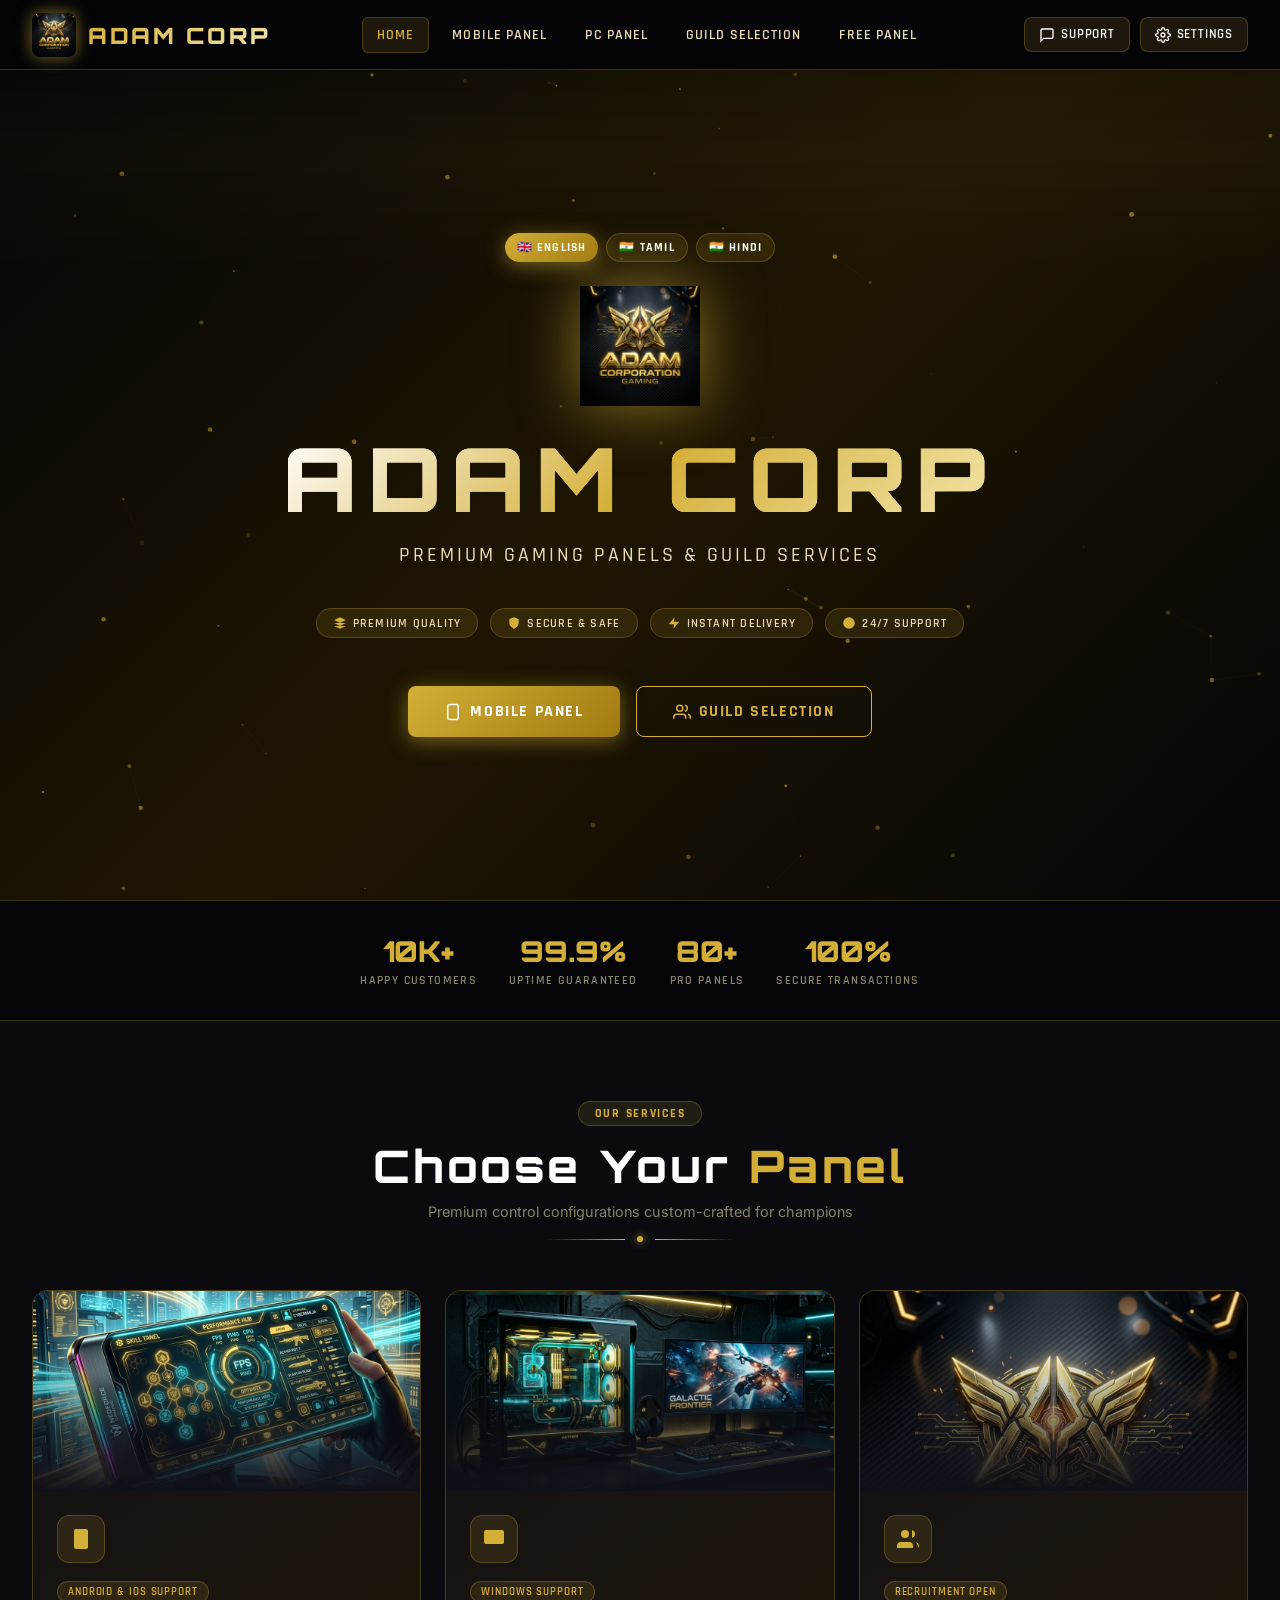
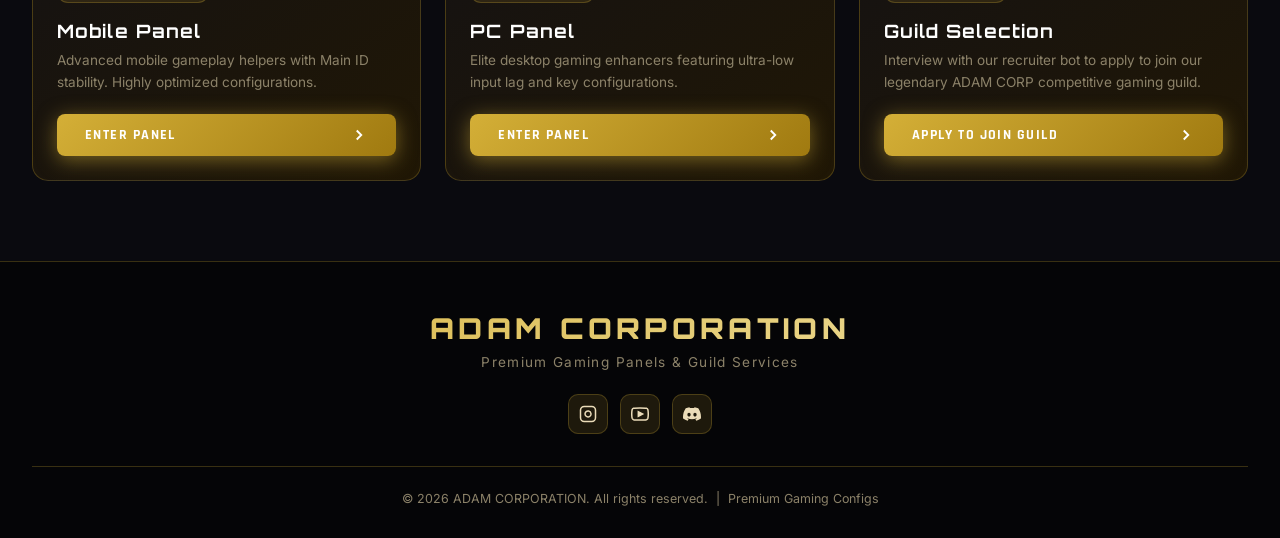
==== index.html @ a9f5b5bd "Initial commit: ADAM CORPORATION gaming store site with CRUD and multi-language" ====
<!DOCTYPE html>
<html lang="en" data-theme="gold-black">
<head>
  <meta charset="UTF-8" />
  <meta name="viewport" content="width=device-width, initial-scale=1.0" />
  <meta name="description" content="ADAM CORPORATION — Premium Gaming Panels & Guild Services. Buy Mobile Panels, PC Panels, join our elite Guild, and access exclusive free panels." />
  <meta name="keywords" content="ADAM CORP, gaming panel, mobile panel, PC panel, guild selection, free panel, gaming store" />
  <meta name="theme-color" content="#d4af37" />
  <meta property="og:title" content="ADAM CORPORATION — Premium Gaming Store" />
  <meta property="og:description" content="Premium Gaming Panels & Guild Services" />
  
  <title>ADAM CORPORATION — Premium Gaming Panels & Guild Services</title>
  
  <!-- Favicon -->
  <link rel="icon" href="assets/images/logo.png" type="image/png" />

  <!-- Stylesheets -->
  <link rel="stylesheet" href="css/main.css" />
  <link rel="stylesheet" href="css/animations.css" />
</head>

<body>

<!-- ─── NAVIGATION HEADER ────────────────────────────────────── -->
<nav id="navbar">
  <a class="nav-logo" onclick="AK.navigate('home')">
    <img src="assets/images/logo.png" alt="ADAM CORP Logo" id="navLogo">
    <span class="nav-logo-text">ADAM CORP</span>
  </a>

  <div class="nav-center" id="navCenter">
    <span class="nav-link active" data-page="home" data-i18n="home" onclick="AK.navigate('home');AK.toggleMenu()">Home</span>
    <span class="nav-link" data-page="mobile" onclick="AK.navigate('mobile');AK.toggleMenu()">
      <span data-i18n="mobilePanel">Mobile Panel</span>
    </span>
    <span class="nav-link" data-page="pc" onclick="AK.navigate('pc');AK.toggleMenu()">
      <span data-i18n="pcPanel">PC Panel</span>
    </span>
    <span class="nav-link" data-page="guild" onclick="AK.navigate('guild');AK.toggleMenu()">
      <span data-i18n="guildSelection">Guild Selection</span>
    </span>
    <span class="nav-link" data-page="free" onclick="AK.navigate('free');AK.toggleMenu()">
      <span data-i18n="freePanel">Free Panel</span>
    </span>

  </div>

  <div class="nav-right">
    <button class="nav-btn" onclick="AK.navigate('support')" id="supportNavBtn">
      <svg viewBox="0 0 24 24" fill="none" stroke="currentColor" stroke-width="2">
        <path d="M21 15a2 2 0 0 1-2 2H7l-4 4V5a2 2 0 0 1 2-2h14a2 2 0 0 1 2 2z"/>
      </svg>
      <span data-i18n="support">Support</span>
    </button>
    <button class="nav-btn" onclick="AK.navigate('settings')" id="settingsNavBtn">
      <svg viewBox="0 0 24 24" fill="none" stroke="currentColor" stroke-width="2">
        <circle cx="12" cy="12" r="3"/><path d="M19.4 15a1.65 1.65 0 0 0 .33 1.82l.06.06a2 2 0 0 1-2.83 2.83l-.06-.06a1.65 1.65 0 0 0-1.82-.33 1.65 1.65 0 0 0-1 1.51V21a2 2 0 0 1-4 0v-.09A1.65 1.65 0 0 0 9 19.4a1.65 1.65 0 0 0-1.82.33l-.06.06a2 2 0 0 1-2.83-2.83l.06-.06A1.65 1.65 0 0 0 4.68 15a1.65 1.65 0 0 0-1.51-1H3a2 2 0 0 1 0-4h.09A1.65 1.65 0 0 0 4.6 9a1.65 1.65 0 0 0-.33-1.82l-.06-.06a2 2 0 0 1 2.83-2.83l.06.06A1.65 1.65 0 0 0 9 4.68a1.65 1.65 0 0 0 1-1.51V3a2 2 0 0 1 4 0v.09a1.65 1.65 0 0 0 1 1.51 1.65 1.65 0 0 0 1.82-.33l.06-.06a2 2 0 0 1 2.83 2.83l-.06.06A1.65 1.65 0 0 0 19.4 9a1.65 1.65 0 0 0 1.51 1H21a2 2 0 0 1 0 4h-.09a1.65 1.65 0 0 0-1.51 1z"/>
      </svg>
      <span data-i18n="settings">Settings</span>
    </button>
    <button class="hamburger" onclick="AK.toggleMenu()" aria-label="Menu">
      <span></span><span></span><span></span>
    </button>
  </div>
</nav>

<!-- ─── TOAST NOTIFICATIONS ──────────────────────────────────── -->
<div class="toast-container" id="toastContainer"></div>

<!-- ─── PAGE: HOME ───────────────────────────────────────────── -->
<div id="page-home" class="page active">
  <section id="hero">
    <canvas id="particleCanvas"></canvas>
    <div class="scan-lines"></div>

    <div class="hero-content">
      <!-- Homepage Quick Language Picker -->
      <div style="display:flex; justify-content:center; gap:8px; margin-bottom:1.5rem">
        <button class="btn btn-ghost btn-sm home-lang-btn" data-homelang="en" onclick="AK.applyLang('en')" style="padding:6px 12px; font-size:0.75rem; border-radius:20px">🇬🇧 English</button>
        <button class="btn btn-ghost btn-sm home-lang-btn" data-homelang="ta" onclick="AK.applyLang('ta')" style="padding:6px 12px; font-size:0.75rem; border-radius:20px">🇮🇳 Tamil</button>
        <button class="btn btn-ghost btn-sm home-lang-btn" data-homelang="hi" onclick="AK.applyLang('hi')" style="padding:6px 12px; font-size:0.75rem; border-radius:20px">🇮🇳 Hindi</button>
      </div>
      <img src="assets/images/logo.png" alt="ADAM CORP Logo" class="hero-logo">
      <h1 class="hero-title glitch-text" data-text="ADAM CORP">ADAM CORP</h1>
      <p class="hero-tagline" data-i18n="heroTagline">Premium Gaming Panels & Guild Services</p>

      <div class="hero-badges">
        <div class="hero-badge">
          <svg viewBox="0 0 24 24"><path d="M12 2L2 7l10 5 10-5-10-5zM2 17l10 5 10-5M2 12l10 5 10-5"/></svg>
          Premium Quality
        </div>
        <div class="hero-badge">
          <svg viewBox="0 0 24 24"><path d="M12 22s8-4 8-10V5l-8-3-8 3v7c0 6 8 10 8 10z"/></svg>
          Secure & Safe
        </div>
        <div class="hero-badge">
          <svg viewBox="0 0 24 24"><path d="M13 2L3 14h9l-1 8 10-12h-9l1-8z"/></svg>
          Instant Delivery
        </div>
        <div class="hero-badge">
          <svg viewBox="0 0 24 24"><circle cx="12" cy="12" r="10"/><polyline points="12 6 12 12 16 14"/></svg>
          24/7 Support
        </div>
      </div>

      <div class="hero-cta">
        <button class="btn btn-primary btn-lg" onclick="AK.navigate('mobile')">
          <svg viewBox="0 0 24 24" fill="none" stroke="currentColor" stroke-width="2"><rect x="5" y="2" width="14" height="20" rx="2" ry="2"/><line x1="12" y1="18" x2="12.01" y2="18"/></svg>
          <span data-i18n="mobilePanel">Mobile Panel</span>
        </button>
        <button class="btn btn-outline btn-lg" onclick="AK.navigate('guild')">
          <svg viewBox="0 0 24 24" fill="none" stroke="currentColor" stroke-width="2"><path d="M17 21v-2a4 4 0 0 0-4-4H5a4 4 0 0 0-4 4v2"/><circle cx="9" cy="7" r="4"/><path d="M23 21v-2a4 4 0 0 0-3-3.87"/><path d="M16 3.13a4 4 0 0 1 0 7.75"/></svg>
          <span data-i18n="guildSelection">Guild Selection</span>
        </button>
      </div>
    </div>
  </section>

  <!-- Stats Bar -->
  <div style="display:flex;gap:2rem;justify-content:center;flex-wrap:wrap;padding:2rem;background:var(--bg-deep);border-top:1px solid var(--border);border-bottom:1px solid var(--border)">
    <div style="text-align:center">
      <div style="font-family:'Orbitron',monospace;font-size:1.8rem;font-weight:900;color:var(--primary)">10K+</div>
      <div style="font-size:0.72rem;font-family:'Rajdhani',sans-serif;font-weight:600;letter-spacing:0.12em;text-transform:uppercase;color:var(--text-muted);margin-top:4px">Happy Customers</div>
    </div>
    <div style="text-align:center">
      <div style="font-family:'Orbitron',monospace;font-size:1.8rem;font-weight:900;color:var(--primary)">99.9%</div>
      <div style="font-size:0.72rem;font-family:'Rajdhani',sans-serif;font-weight:600;letter-spacing:0.12em;text-transform:uppercase;color:var(--text-muted);margin-top:4px">Uptime Guaranteed</div>
    </div>
    <div style="text-align:center">
      <div style="font-family:'Orbitron',monospace;font-size:1.8rem;font-weight:900;color:var(--primary)">80+</div>
      <div style="font-size:0.72rem;font-family:'Rajdhani',sans-serif;font-weight:600;letter-spacing:0.12em;text-transform:uppercase;color:var(--text-muted);margin-top:4px">Pro Panels</div>
    </div>
    <div style="text-align:center">
      <div style="font-family:'Orbitron',monospace;font-size:1.8rem;font-weight:900;color:var(--primary)">100%</div>
      <div style="font-size:0.72rem;font-family:'Rajdhani',sans-serif;font-weight:600;letter-spacing:0.12em;text-transform:uppercase;color:var(--text-muted);margin-top:4px">Secure Transactions</div>
    </div>
  </div>

  <!-- Services Grid -->
  <section id="categories">
    <div class="section-header">
      <div class="section-badge">Our Services</div>
      <h2 class="section-title">Choose Your <span>Panel</span></h2>
      <p style="font-size:0.9rem;color:var(--text-muted);margin-top:0.5rem">Premium control configurations custom-crafted for champions</p>
      <div class="section-line"><div class="section-line-dot"></div></div>
    </div>

    <div class="categories-grid">
      <!-- Mobile Category Card -->
      <div class="category-card" onclick="AK.navigate('mobile')">
        <img class="category-card-banner" src="assets/images/mobile-banner.png" alt="Mobile Banner">
        <div class="category-card-overlay"></div>
        <div class="category-card-body">
          <div class="category-card-icon">
            <svg viewBox="0 0 24 24"><rect x="5" y="2" width="14" height="20" rx="2" ry="2"/><line x1="12" y1="18" x2="12.01" y2="18" stroke="var(--primary)" stroke-width="2"/></svg>
          </div>
          <div class="category-card-badge">Android & iOS Support</div>
          <div class="category-card-title" data-i18n="mobilePanel">Mobile Panel</div>
          <div class="category-card-desc">Advanced mobile gameplay helpers with Main ID stability. Highly optimized configurations.</div>
          <button class="btn btn-primary category-card-enter">
            <span data-i18n="enterPanel">Enter Panel</span>
            <svg viewBox="0 0 24 24" fill="none" stroke="currentColor" stroke-width="2.5"><polyline points="9 18 15 12 9 6"/></svg>
          </button>
        </div>
      </div>

      <!-- PC Category Card -->
      <div class="category-card" onclick="AK.navigate('pc')">
        <img class="category-card-banner" src="assets/images/pc-banner.png" alt="PC Banner">
        <div class="category-card-overlay"></div>
        <div class="category-card-body">
          <div class="category-card-icon">
            <svg viewBox="0 0 24 24"><rect x="2" y="3" width="20" height="14" rx="2" ry="2"/><line x1="8" y1="21" x2="16" y2="21"/><line x1="12" y1="17" x2="12" y2="21"/></svg>
          </div>
          <div class="category-card-badge">Windows Support</div>
          <div class="category-card-title" data-i18n="pcPanel">PC Panel</div>
          <div class="category-card-desc">Elite desktop gaming enhancers featuring ultra-low input lag and key configurations.</div>
          <button class="btn btn-primary category-card-enter">
            <span data-i18n="enterPanel">Enter Panel</span>
            <svg viewBox="0 0 24 24" fill="none" stroke="currentColor" stroke-width="2.5"><polyline points="9 18 15 12 9 6"/></svg>
          </button>
        </div>
      </div>

      <!-- Guild Selection -->
      <div class="category-card" onclick="AK.navigate('guild')">
        <img class="category-card-banner" src="assets/images/logo.png" alt="Guild Banner" style="object-position:top">
        <div class="category-card-overlay"></div>
        <div class="category-card-body">
          <div class="category-card-icon">
            <svg viewBox="0 0 24 24"><path d="M17 21v-2a4 4 0 0 0-4-4H5a4 4 0 0 0-4 4v2"/><circle cx="9" cy="7" r="4"/><path d="M23 21v-2a4 4 0 0 0-3-3.87"/><path d="M16 3.13a4 4 0 0 1 0 7.75"/></svg>
          </div>
          <div class="category-card-badge">Recruitment Open</div>
          <div class="category-card-title" data-i18n="guildSelection">Guild Selection</div>
          <div class="category-card-desc">Interview with our recruiter bot to apply to join our legendary ADAM CORP competitive gaming guild.</div>
          <button class="btn btn-primary category-card-enter">
            <span data-i18n="guildJoin">Apply to Join</span>
            <svg viewBox="0 0 24 24" fill="none" stroke="currentColor" stroke-width="2.5"><polyline points="9 18 15 12 9 6"/></svg>
          </button>
        </div>
      </div>
    </div>
  </section>

  <!-- Footer -->
  <footer>
    <div class="footer-logo-text">ADAM CORPORATION</div>
    <div class="footer-tagline">Premium Gaming Panels & Guild Services</div>
    <div class="footer-socials">
      <a class="footer-social-btn" href="#" id="instaLink" target="_blank" title="Instagram">
        <svg viewBox="0 0 24 24" fill="none" stroke="currentColor" stroke-width="2"><rect x="2" y="2" width="20" height="20" rx="5" ry="5"/><path d="M16 11.37A4 4 0 1 1 12.63 8 4 4 0 0 1 16 11.37z"/><line x1="17.5" y1="6.5" x2="17.51" y2="6.5"/></svg>
      </a>
      <a class="footer-social-btn" href="#" id="ytLink" target="_blank" title="YouTube">
        <svg viewBox="0 0 24 24" fill="none" stroke="currentColor" stroke-width="2"><path d="M22.54 6.42a2.78 2.78 0 0 0-1.95-1.96C18.88 4 12 4 12 4s-6.88 0-8.59.46a2.78 2.78 0 0 0-1.95 1.96A29 29 0 0 0 1 12a29 29 0 0 0 .46 5.58A2.78 2.78 0 0 0 3.41 19.6C5.12 20 12 20 12 20s6.88 0 8.59-.46a2.78 2.78 0 0 0 1.95-1.95A29 29 0 0 0 23 12a29 29 0 0 0-.46-5.58z"/><polygon points="9.75 15.02 15.5 12 9.75 8.98 9.75 15.02" fill="currentColor"/></svg>
      </a>
      <a class="footer-social-btn" href="#" id="discordLink" target="_blank" title="Discord">
        <svg viewBox="0 0 24 24" fill="currentColor"><path d="M20.317 4.37a19.791 19.791 0 0 0-4.885-1.515.074.074 0 0 0-.079.037c-.21.375-.444.864-.608 1.25a18.27 18.27 0 0 0-5.487 0 12.64 12.64 0 0 0-.617-1.25.077.077 0 0 0-.079-.037A19.736 19.736 0 0 0 3.677 4.37a.07.07 0 0 0-.032.027C.533 9.046-.32 13.58.099 18.057.1 18.08.111 18.102.13 18.116a19.9 19.9 0 0 0 5.993 3.03.078.078 0 0 0 .084-.028 14.09 14.09 0 0 0 1.226-1.994.076.076 0 0 0-.041-.106 13.107 13.107 0 0 1-1.872-.892.077.077 0 0 1-.008-.128 10.2 10.2 0 0 0 .372-.292.074.074 0 0 1 .077-.01c3.928 1.793 8.18 1.793 12.062 0a.074.074 0 0 1 .078.01c.12.098.246.198.373.292a.077.077 0 0 1-.006.127 12.299 12.299 0 0 1-1.873.892.077.077 0 0 0-.041.107c.36.698.772 1.362 1.225 1.993a.076.076 0 0 0 .084.028 19.839 19.839 0 0 0 6.002-3.03.077.077 0 0 0 .032-.054c.5-5.177-.838-9.674-3.549-13.66a.061.061 0 0 0-.031-.03zM8.02 15.33c-1.183 0-2.157-1.085-2.157-2.419 0-1.333.956-2.419 2.157-2.419 1.21 0 2.176 1.096 2.157 2.42 0 1.333-.956 2.418-2.157 2.418zm7.975 0c-1.183 0-2.157-1.085-2.157-2.419 0-1.333.955-2.419 2.157-2.419 1.21 0 2.176 1.096 2.157 2.42 0 1.333-.946 2.418-2.157 2.418z"/></svg>
      </a>
    </div>
    <div class="footer-copy">
      &copy; 2026 ADAM CORPORATION. All rights reserved. &nbsp;|&nbsp; Premium Gaming Configs
    </div>
  </footer>
</div>

<!-- ─── PAGE: MOBILE PANEL ───────────────────────────────────── -->
<div id="page-mobile" class="page">
  <div class="panel-page">
    <div class="back-btn" onclick="AK.navigate('home')">
      <svg viewBox="0 0 24 24" fill="none" stroke="currentColor" stroke-width="2"><polyline points="15 18 9 12 15 6"/></svg>
      <span data-i18n="back">Back</span>
    </div>

    <div class="panel-hero">
      <img class="panel-hero-img" id="mobilePanelBanner" src="assets/images/mobile-banner.png" alt="Mobile Banner">
      <div class="panel-hero-overlay">
        <div class="panel-hero-text">
          <h1 id="mobilePanelTitle">Mobile Panel</h1>
          <p id="mobilePanelDesc">Premium mobile gaming control panels</p>
        </div>
      </div>
    </div>

    <div class="section-header" style="margin-bottom:1.5rem">
      <div class="section-badge">Select Your Plan</div>
      <h2 class="section-title">Mobile <span>Panel Options</span></h2>
    </div>

    <div class="panel-options-grid" id="mobileOptionsGrid"></div>
    <div class="panel-detail" id="mobilePanelDetail"></div>
  </div>
</div>

<!-- ─── PAGE: PC PANEL ───────────────────────────────────────── -->
<div id="page-pc" class="page">
  <div class="panel-page">
    <div class="back-btn" onclick="AK.navigate('home')">
      <svg viewBox="0 0 24 24" fill="none" stroke="currentColor" stroke-width="2"><polyline points="15 18 9 12 15 6"/></svg>
      <span data-i18n="back">Back</span>
    </div>

    <div class="panel-hero">
      <img class="panel-hero-img" id="pcPanelBanner" src="assets/images/pc-banner.png" alt="PC Banner">
      <div class="panel-hero-overlay">
        <div class="panel-hero-text">
          <h1 id="pcPanelTitle">PC Panel</h1>
          <p id="pcPanelDesc">High-performance PC gaming control panels</p>
        </div>
      </div>
    </div>

    <div class="section-header" style="margin-bottom:1.5rem">
      <div class="section-badge">Choose Your Build</div>
      <h2 class="section-title">PC <span>Panel Options</span></h2>
    </div>

    <div class="panel-options-grid" id="pcOptionsGrid"></div>
    <div class="panel-detail" id="pcPanelDetail"></div>
  </div>
</div>

<!-- ─── PAGE: GUILD SELECTION ────────────────────────────────── -->
<div id="page-guild" class="page">
  <div class="guild-page">
    <div class="back-btn" onclick="AK.navigate('home')">
      <svg viewBox="0 0 24 24" fill="none" stroke="currentColor" stroke-width="2"><polyline points="15 18 9 12 15 6"/></svg>
      <span data-i18n="back">Back</span>
    </div>

    <div class="section-header">
      <div class="section-badge">Elite Guild</div>
      <h1 class="section-title">Guild <span>Application</span></h1>
      <p style="font-size:0.9rem;color:var(--text-muted);margin-top:0.5rem">Complete our AI interview process to apply for membership</p>
      <div class="section-line"><div class="section-line-dot"></div></div>
    </div>

    <!-- AI Chatbot interface -->
    <div class="guild-chat-container">
      <div class="guild-chat-header">
        <div class="guild-ai-avatar">AI</div>
        <div>
          <div class="guild-ai-name">ADAM CORP Recruitment AI</div>
          <div class="guild-ai-status">Online & Ready</div>
        </div>
      </div>
      
      <div class="guild-chat-messages" id="guildMessages"></div>
      
      <div class="guild-chat-input-area">
        <input type="text" class="guild-chat-input" id="guildInput" data-i18n-placeholder="typeMessage" placeholder="Type your answer here..." />
        <button class="guild-send-btn" onclick="AK.guildSend()">
          <svg viewBox="0 0 24 24" fill="none" stroke="currentColor" stroke-width="2"><line x1="22" y1="2" x2="11" y2="13"/><polygon points="22 2 15 22 11 13 2 9 22 2"/></svg>
        </button>
      </div>
    </div>

    <!-- Submit Trigger -->
    <button class="btn btn-primary btn-lg" id="guildSubmitBtn" style="display:none; margin-top:1.5rem; width:100%; justify-content:center" onclick="AK.guildSubmit()">
      <span data-i18n="joinGuild">Submit Application via WhatsApp</span>
    </button>

    <!-- Rules Board -->
    <div class="guild-rules-box">
      <h3>
        <svg viewBox="0 0 24 24" fill="none" stroke="currentColor" stroke-width="2"><path d="M12 22s8-4 8-10V5l-8-3-8 3v7c0 6 8 10 8 10z"/></svg>
        <span data-i18n="guildRules">Guild Rules</span>
      </h3>
      <div id="guildRulesList"></div>
    </div>
  </div>
</div>

<!-- ─── PAGE: FREE PANEL ─────────────────────────────────────── -->
<div id="page-free" class="page">
  <div class="free-page">
    <div class="back-btn" onclick="AK.navigate('home')">
      <svg viewBox="0 0 24 24" fill="none" stroke="currentColor" stroke-width="2"><polyline points="15 18 9 12 15 6"/></svg>
      <span data-i18n="back">Back</span>
    </div>

    <div class="section-header">
      <div class="section-badge">Free Access</div>
      <h1 class="section-title" data-i18n="freePanelTitle">Free Panel Access</h1>
      <p style="font-size:0.9rem;color:var(--text-muted);margin-top:0.5rem" data-i18n="freePanelSub">Complete all steps below to unlock free panel access</p>
      <div class="section-line"><div class="section-line-dot"></div></div>
    </div>

    <!-- Steps Verification Container -->
    <div class="verification-box" id="freeVerifyBox">
      <div class="verification-title">Unlock Free Panel</div>
      <div class="verification-subtitle">Follow our community socials to unlock credentials for free panels. Complete all 3 steps below.</div>

      <div class="verification-steps">
        <!-- Step 1: Insta -->
        <div class="verification-step" id="step-instagram">
          <div class="verification-step-icon step-instagram">
            <svg viewBox="0 0 24 24" fill="white"><rect x="2" y="2" width="20" height="20" rx="5" ry="5"/><path d="M16 11.37A4 4 0 1 1 12.63 8 4 4 0 0 1 16 11.37z"/><line x1="17.5" y1="6.5" x2="17.51" y2="6.5" stroke="white" stroke-width="2"/></svg>
          </div>
          <div class="verification-step-text">
            <div class="verification-step-name">Follow on Instagram</div>
            <div class="verification-step-desc">@adam_corporation</div>
          </div>
          <a class="verification-step-action" href="#" target="_blank" onclick="setTimeout(()=>AK.verifyStep('instagram'), 1500)">Follow</a>
          <div class="verify-check-icon">✓</div>
        </div>

        <!-- Step 2: YT -->
        <div class="verification-step" id="step-youtube">
          <div class="verification-step-icon step-youtube">
            <svg viewBox="0 0 24 24" fill="white"><path d="M22.54 6.42a2.78 2.78 0 0 0-1.95-1.96C18.88 4 12 4 12 4s-6.88 0-8.59.46a2.78 2.78 0 0 0-1.95 1.96A29 29 0 0 0 1 12a29 29 0 0 0 .46 5.58A2.78 2.78 0 0 0 3.41 19.6C5.12 20 12 20 12 20s6.88 0 8.59-.46a2.78 2.78 0 0 0 1.95-1.95A29 29 0 0 0 23 12a29 29 0 0 0-.46-5.58z"/><polygon points="9.75 15.02 15.5 12 9.75 8.98 9.75 15.02" fill="red"/></svg>
          </div>
          <div class="verification-step-text">
            <div class="verification-step-name">Subscribe on YouTube</div>
            <div class="verification-step-desc">Adam Corporation</div>
          </div>
          <a class="verification-step-action" href="#" target="_blank" onclick="setTimeout(()=>AK.verifyStep('youtube'), 1500)">Subscribe</a>
          <div class="verify-check-icon">✓</div>
        </div>

        <!-- Step 3: Discord -->
        <div class="verification-step" id="step-discord">
          <div class="verification-step-icon step-discord">
            <svg viewBox="0 0 24 24" fill="white"><path d="M20.317 4.37a19.791 19.791 0 0 0-4.885-1.515.074.074 0 0 0-.079.037c-.21.375-.444.864-.608 1.25a18.27 18.27 0 0 0-5.487 0 12.64 12.64 0 0 0-.617-1.25.077.077 0 0 0-.079-.037A19.736 19.736 0 0 0 3.677 4.37a.07.07 0 0 0-.032.027C.533 9.046-.32 13.58.099 18.057.1 18.08.111 18.102.13 18.116a19.9 19.9 0 0 0 5.993 3.03.078.078 0 0 0 .084-.028 14.09 14.09 0 0 0 1.226-1.994.076.076 0 0 0-.041-.106 13.107 13.107 0 0 1-1.872-.892.077.077 0 0 1-.008-.128 10.2 10.2 0 0 0 .372-.292.074.074 0 0 1 .077-.01c3.928 1.793 8.18 1.793 12.062 0a.074.074 0 0 1 .078.01c.12.098.246.198.373.292a.077.077 0 0 1-.006.127 12.299 12.299 0 0 1-1.873.892.077.077 0 0 0-.041.107c.36.698.772 1.362 1.225 1.993a.076.076 0 0 0 .084.028 19.839 19.839 0 0 0 6.002-3.03.077.077 0 0 0 .032-.054c.5-5.177-.838-9.674-3.549-13.66a.061.061 0 0 0-.031-.03zM8.02 15.33c-1.183 0-2.157-1.085-2.157-2.419 0-1.333.956-2.419 2.157-2.419 1.21 0 2.176 1.096 2.157 2.42 0 1.333-.956 2.418-2.157 2.418zm7.975 0c-1.183 0-2.157-1.085-2.157-2.419 0-1.333.955-2.419 2.157-2.419 1.21 0 2.176 1.096 2.157 2.42 0 1.333-.946 2.418-2.157 2.418z"/></svg>
          </div>
          <div class="verification-step-text">
            <div class="verification-step-name">Join Discord Server</div>
            <div class="verification-step-desc">Official Discord Server</div>
          </div>
          <a class="verification-step-action" href="#" id="discordJoinBtn" target="_blank" onclick="setTimeout(()=>AK.verifyStep('discord'), 1500)">Join</a>
          <div class="verify-check-icon">✓</div>
        </div>
      </div>

      <button class="btn btn-primary btn-lg" style="width:100%" onclick="AK.showToast('Please complete all 3 steps first.')">
        <svg viewBox="0 0 24 24" fill="none" stroke="currentColor" stroke-width="2"><polyline points="20 6 9 17 4 12"/></svg>
        <span data-i18n="verifyAndAccess">Verify & Access Free Panel</span>
      </button>
    </div>

    <!-- Login Container (Shown after verification) -->
    <div class="login-box" id="freePanelLogin">
      <div class="login-title" data-i18n="loginTitle">Free Panel Login</div>
      <p style="text-align:center; font-size:0.8rem; color:var(--primary); margin-bottom:1.5rem; font-family:'Rajdhani',sans-serif; text-transform:uppercase; letter-spacing:0.08em">(Username: adam | Password: corp)</p>
      <div class="form-group">
        <label class="form-label" data-i18n="username">Username</label>
        <input type="text" class="form-input" id="freeUsername" placeholder="Enter username (try: adam)" />
      </div>
      <div class="form-group">
        <label class="form-label" data-i18n="password">Password</label>
        <input type="password" class="form-input" id="freePassword" placeholder="Enter password (try: corp)" />
      </div>
      <button class="btn btn-primary btn-lg" style="width:100%;margin-top:0.5rem" onclick="AK.freeLogin()" data-i18n="login">Login</button>
    </div>
  </div>
</div>

<!-- ─── PAGE: CUSTOMER SUPPORT ───────────────────────────────── -->
<div id="page-support" class="page">
  <div class="support-page">
    <div class="back-btn" onclick="AK.navigate('home')">
      <svg viewBox="0 0 24 24" fill="none" stroke="currentColor" stroke-width="2"><polyline points="15 18 9 12 15 6"/></svg>
      <span data-i18n="back">Back</span>
    </div>

    <div class="section-header">
      <div class="section-badge">Live Support</div>
      <h1 class="section-title" data-i18n="supportTitle">Customer Support</h1>
      <p style="font-size:0.9rem;color:var(--text-muted);margin-top:0.5rem" data-i18n="supportSub">Chat with us — your message will be forwarded to our team</p>
      <div class="section-line"><div class="section-line-dot"></div></div>
    </div>

    <!-- Quick Link Actions -->
    <div style="display:flex;gap:12px;margin-bottom:1.5rem;flex-wrap:wrap">
      <a class="btn btn-primary" href="#" id="discordSupportBtn" target="_blank" style="background: linear-gradient(135deg, #5865F2, #4752c4); color:#fff; box-shadow: 0 4px 20px rgba(88, 101, 242, 0.4)">
        <svg viewBox="0 0 24 24" fill="currentColor" style="width:18px;height:18px"><path d="M20.317 4.37a19.791 19.791 0 0 0-4.885-1.515.074.074 0 0 0-.079.037c-.21.375-.444.864-.608 1.25a18.27 18.27 0 0 0-5.487 0 12.64 12.64 0 0 0-.617-1.25.077.077 0 0 0-.079-.037A19.736 19.736 0 0 0 3.677 4.37a.07.07 0 0 0-.032.027C.533 9.046-.32 13.58.099 18.057.1 18.08.111 18.102.13 18.116a19.9 19.9 0 0 0 5.993 3.03.078.078 0 0 0 .084-.028 14.09 14.09 0 0 0 1.226-1.994.076.076 0 0 0-.041-.106 13.107 13.107 0 0 1-1.872-.892.077.077 0 0 1-.008-.128 10.2 10.2 0 0 0 .372-.292.074.074 0 0 1 .077-.01c3.928 1.793 8.18 1.793 12.062 0a.074.074 0 0 1 .078.01c.12.098.246.198.373.292a.077.077 0 0 1-.006.127 12.299 12.299 0 0 1-1.873.892.077.077 0 0 0-.041.107c.36.698.772 1.362 1.225 1.993a.076.076 0 0 0 .084.028 19.839 19.839 0 0 0 6.002-3.03.077.077 0 0 0 .032-.054c.5-5.177-.838-9.674-3.549-13.66a.061.061 0 0 0-.031-.03zM8.02 15.33c-1.183 0-2.157-1.085-2.157-2.419 0-1.333.956-2.419 2.157-2.419 1.21 0 2.176 1.096 2.157 2.42 0 1.333-.956 2.418-2.157 2.418zm7.975 0c-1.183 0-2.157-1.085-2.157-2.419 0-1.333.955-2.419 2.157-2.419 1.21 0 2.176 1.096 2.157 2.42 0 1.333-.946 2.418-2.157 2.418z"/></svg>
        Discord Support
      </a>
    </div>

    <!-- Live support chat simulation -->
    <div class="support-chat-container">
      <div class="guild-chat-header">
        <div class="guild-ai-avatar">AD</div>
        <div>
          <div class="guild-ai-name">ADAM CORP Support Team</div>
          <div class="guild-ai-status">Online</div>
        </div>
      </div>

      <div class="support-chat-messages" id="supportMessages"></div>

      <div class="guild-chat-input-area">
        <input type="text" class="guild-chat-input" id="supportInput" data-i18n-placeholder="typeMessage" placeholder="Type your message here..." />
        <button class="guild-send-btn" onclick="AK.supportSend()">
          <svg viewBox="0 0 24 24" fill="none" stroke="currentColor" stroke-width="2"><line x1="22" y1="2" x2="11" y2="13"/><polygon points="22 2 15 22 11 13 2 9 22 2"/></svg>
        </button>
      </div>
    </div>
  </div>
</div>

<!-- ─── PAGE: SITE SETTINGS ──────────────────────────────────── -->
<div id="page-settings" class="page">
  <div class="settings-page">
    <div class="back-btn" onclick="AK.navigate('home')">
      <svg viewBox="0 0 24 24" fill="none" stroke="currentColor" stroke-width="2"><polyline points="15 18 9 12 15 6"/></svg>
      <span data-i18n="back">Back</span>
    </div>

    <div class="section-header">
      <div class="section-badge">Customize</div>
      <h1 class="section-title">Site <span>Settings</span></h1>
      <div class="section-line"><div class="section-line-dot"></div></div>
    </div>

    <!-- Theme switch block -->
    <div class="settings-card">
      <div class="settings-section-title">
        <svg viewBox="0 0 24 24" fill="none" stroke="currentColor" stroke-width="2"><circle cx="12" cy="12" r="5"/><line x1="12" y1="1" x2="12" y2="3"/><line x1="12" y1="21" x2="12" y2="23"/><line x1="4.22" y1="4.22" x2="5.64" y2="5.64"/><line x1="18.36" y1="18.36" x2="19.78" y2="19.78"/><line x1="1" y1="12" x2="3" y2="12"/><line x1="21" y1="12" x2="23" y2="12"/><line x1="4.22" y1="19.78" x2="5.64" y2="18.36"/><line x1="18.36" y1="5.64" x2="19.78" y2="4.22"/></svg>
        <span data-i18n="theme">Theme</span>
      </div>
      <div class="theme-grid" id="themeGrid"></div>
    </div>

    <!-- Language switch block -->
    <div class="settings-card">
      <div class="settings-section-title">
        <svg viewBox="0 0 24 24" fill="none" stroke="currentColor" stroke-width="2"><circle cx="12" cy="12" r="10"/><line x1="2" y1="12" x2="22" y2="12"/><path d="M12 2a15.3 15.3 0 0 1 4 10 15.3 15.3 0 0 1-4 10 15.3 15.3 0 0 1-4-10 15.3 15.3 0 0 1 4-10z"/></svg>
        <span data-i18n="language">Language</span>
      </div>
      <div class="lang-grid" id="langGrid"></div>
    </div>

    <!-- About footer card -->
    <div class="settings-card" style="text-align:center">
      <div style="font-family:'Orbitron',monospace;font-size:1.5rem;font-weight:900;background:linear-gradient(135deg,var(--primary),var(--secondary));-webkit-background-clip:text;-webkit-text-fill-color:transparent;background-clip:text;margin-bottom:0.5rem">ADAM CORPORATION</div>
      <div style="font-size:0.82rem;color:var(--text-muted);margin-bottom:1rem">Premium Gaming Panels & Guild Services</div>
      <div style="display:flex;gap:10px;justify-content:center;flex-wrap:wrap">
        <span style="font-size:0.72rem;padding:4px 12px;border-radius:20px;background:var(--primary-subtle);border:1px solid var(--border);color:var(--text-muted);font-family:Rajdhani,sans-serif;font-weight:600;text-transform:uppercase;letter-spacing:0.08em">v2.0.0</span>
        <span style="font-size:0.72rem;padding:4px 12px;border-radius:20px;background:var(--primary-subtle);border:1px solid var(--border);color:var(--text-muted);font-family:Rajdhani,sans-serif;font-weight:600;text-transform:uppercase;letter-spacing:0.08em">Premium Gold Edition</span>
      </div>
    </div>
  </div>
</div>

<!-- ─── PAGE: MANAGE PRODUCTS (ADMIN CRUD) ───────────────────── -->
<div id="page-manage" class="page">
  <div class="admin-container">
    <div style="display:flex; justify-content:space-between; align-items:center; margin-bottom:1.5rem">
      <div class="back-btn" onclick="AK.navigate('home')" style="margin-bottom:0">
        <svg viewBox="0 0 24 24" fill="none" stroke="currentColor" stroke-width="2"><polyline points="15 18 9 12 15 6"/></svg>
        <span data-i18n="back">Back</span>
      </div>
      <button id="adminLogoutBtn" class="btn btn-ghost btn-sm" onclick="AK.adminLogout()" style="display:none">Logout</button>
    </div>

    <div class="section-header">
      <div class="section-badge">Admin Dashboard</div>
      <h1 class="section-title"><span data-i18n="manageProducts">Manage Products</span></h1>
      <p style="font-size:0.9rem;color:var(--text-muted);margin-top:0.5rem" data-i18n="welcomeAdmin">Welcome to Adam Corp Admin Dashboard. Manage gaming panels dynamically below.</p>
      <div class="section-line"><div class="section-line-dot"></div></div>
    </div>

    <!-- Admin Login Form -->
    <div id="adminLoginBox" class="login-box" style="display:none; max-width:480px; margin:2rem auto">
      <div class="login-title">Admin Panel Login</div>
      <div class="form-group">
        <label class="form-label">Admin Email</label>
        <input type="text" class="form-input" id="adminEmail" placeholder="admin@ac.com" />
      </div>
      <div class="form-group">
        <label class="form-label">Password</label>
        <input type="password" class="form-input" id="adminPassword" placeholder="Enter admin password" />
      </div>
      <button class="btn btn-primary btn-lg" style="width:100%; margin-top:0.5rem" onclick="AK.adminLogin()">Login</button>
    </div>

    <!-- Admin Dashboard Content -->
    <div id="adminDashboardContent" style="display:none">
      <!-- Admin Sub Tabs -->
      <div class="admin-tabs">
        <div class="admin-tab active" data-tab="list" onclick="AK.switchAdminTab('list')" data-i18n="productList">Product List</div>
        <div class="admin-tab" data-tab="form" onclick="AK.switchAdminTab('form')" data-i18n="addNewProduct">Add New Product</div>
      </div>

    <!-- Section 1: List -->
    <div class="admin-section active" data-section="list">
      <div class="crud-table-wrap">
        <table class="crud-table">
          <thead>
            <tr>
              <th data-i18n="category">Category</th>
              <th data-i18n="productName">Product Name</th>
              <th data-i18n="price">Price</th>
              <th data-i18n="priceNote">Price Period</th>
              <th data-i18n="popularBadge">Popular</th>
              <th data-i18n="actions">Actions</th>
            </tr>
          </thead>
          <tbody id="crudTableBody">
            <!-- Rendered dynamically by CRUD JS -->
          </tbody>
        </table>
      </div>
    </div>

    <!-- Section 2: Form (Add/Edit) -->
    <div class="admin-section" data-section="form">
      <div class="crud-form">
        <h2 id="crudFormTitle" style="font-family:'Orbitron',monospace; font-size:1.25rem; font-weight:800; color:var(--primary); margin-bottom:1.5rem" data-i18n="addNewProduct">Add New Product</h2>
        
        <div class="form-grid">
          <!-- Category select -->
          <div class="form-group">
            <label class="form-label" data-i18n="category">Category</label>
            <select id="prodCategory" class="form-input" style="background:var(--bg-deep)">
              <option value="mobile">Mobile Panel</option>
              <option value="pc">PC Panel</option>
            </select>
          </div>

          <!-- Price -->
          <div class="form-group">
            <label class="form-label" data-i18n="price">Price</label>
            <input type="text" id="prodPrice" class="form-input" placeholder="e.g. ₹1499" />
          </div>

          <!-- Price note -->
          <div class="form-group">
            <label class="form-label" data-i18n="priceNote">Price Period</label>
            <input type="text" id="prodPriceNote" class="form-input" placeholder="e.g. per month" />
          </div>

          <!-- Featured checkbox -->
          <div class="form-group" style="display:flex; align-items:center; gap:8px; margin-top:28px">
            <input type="checkbox" id="prodPopular" style="width:18px; height:18px; cursor:pointer" />
            <label for="prodPopular" class="form-label" style="margin-bottom:0; cursor:pointer" data-i18n="popularBadge">Popular / Featured</label>
          </div>

          <!-- Translation Fields (Languages Tabs) -->
          <div class="form-grid-full" style="margin-top:1rem">
            <label class="form-label">Product Translations (Enter details for each language)</label>
            <div class="lang-tabs">
              <div class="lang-tab active" data-formlang="en" onclick="AK.switchCRUDFormLang('en')">English</div>
              <div class="lang-tab" data-formlang="ta" onclick="AK.switchCRUDFormLang('ta')">Tamil (தமிழ்)</div>
              <div class="lang-tab" data-formlang="hi" onclick="AK.switchCRUDFormLang('hi')">Hindi (हिंदी)</div>
            </div>

            <!-- English Inputs -->
            <div class="lang-input-group active" data-inputlang="en">
              <div class="form-group">
                <label class="form-label">Product Name (EN) *</label>
                <input type="text" id="prodName_en" class="form-input" placeholder="e.g. Main ID Panel" />
              </div>
              <div class="form-group">
                <label class="form-label">Description (EN) *</label>
                <textarea id="prodDesc_en" class="form-input" rows="3" placeholder="Describe the panel features..."></textarea>
              </div>
              <div class="form-group">
                <label class="form-label">Features (EN) (Comma-separated)</label>
                <input type="text" id="prodFeatures_en" class="form-input" placeholder="e.g. Anti-ban, 24/7 Support, Ultra safe" />
              </div>
            </div>

            <!-- Tamil Inputs -->
            <div class="lang-input-group" data-inputlang="ta">
              <div class="form-group">
                <label class="form-label">Product Name (TA)</label>
                <input type="text" id="prodName_ta" class="form-input" placeholder="எ.கா. முதன்மை ஐடி பேனல்" />
              </div>
              <div class="form-group">
                <label class="form-label">Description (TA)</label>
                <textarea id="prodDesc_ta" class="form-input" rows="3" placeholder="தயாரிப்பு விவரம்..."></textarea>
              </div>
              <div class="form-group">
                <label class="form-label">Features (TA) (Comma-separated)</label>
                <input type="text" id="prodFeatures_ta" class="form-input" placeholder="எ.கா. ஆன்டி-பேன், 24/7 ஆதரவு" />
              </div>
            </div>

            <!-- Hindi Inputs -->
            <div class="lang-input-group" data-inputlang="hi">
              <div class="form-group">
                <label class="form-label">Product Name (HI)</label>
                <input type="text" id="prodName_hi" class="form-input" placeholder="उदा: मुख्य आईडी पैनल" />
              </div>
              <div class="form-group">
                <label class="form-label">Description (HI)</label>
                <textarea id="prodDesc_hi" class="form-input" rows="3" placeholder="उत्पाद का विवरण..."></textarea>
              </div>
              <div class="form-group">
                <label class="form-label">Features (HI) (Comma-separated)</label>
                <input type="text" id="prodFeatures_hi" class="form-input" placeholder="उदा: एंटी-बैन, 24/7 सहायता" />
              </div>
            </div>
          </div>

          <!-- Buttons -->
          <div class="form-grid-full" style="display:flex; gap:10px; margin-top:1.5rem">
            <button class="btn btn-primary" onclick="AK.submitProductForm()" data-i18n="saveProduct">Save Product</button>
            <button class="btn btn-ghost" onclick="AK.resetCRUDForm(); AK.switchAdminTab('list')" data-i18n="cancel">Cancel</button>
          </div>
        </div>
      </div>
    </div>
    </div> <!-- Close adminDashboardContent -->
  </div>
</div>

<!-- Scripts -->
<script src="js/data.js"></script>
<script src="js/theme.js"></script>
<script src="js/guild.js"></script>
<script src="js/crud.js"></script>
<script src="js/app.js"></script>

<script>
  // Sync the footer links with config
  document.addEventListener('DOMContentLoaded', () => {
    document.getElementById('instaLink').href = AK.config.instagram;
    document.getElementById('ytLink').href = AK.config.youtube;
    document.getElementById('discordLink').href = AK.config.discord;
    document.getElementById('discordJoinBtn').href = AK.config.discord;

    // Set support page links
    const dsSupport = document.getElementById('discordSupportBtn');
    if (dsSupport) dsSupport.href = AK.config.discord;
  });
</script>

</body>
</html>
---- css/main.css ----
/* ============================================================
   ADAM CORPORATION — Main Stylesheet
   ============================================================ */

/* Google Fonts */
@import url('https://fonts.googleapis.com/css2?family=Rajdhani:wght@300;400;500;600;700&family=Orbitron:wght@400;500;600;700;800;900&family=Inter:wght@300;400;500;600;700&display=swap');

/* ─── CSS Custom Properties (Themes) ─────────────────────── */
:root,
[data-theme="gold-black"] {
  --primary: #d4af37; /* Metallic Gold */
  --primary-glow: rgba(212, 175, 55, 0.6);
  --primary-subtle: rgba(212, 175, 55, 0.12);
  --primary-dark: #b5921c;
  --secondary: #f3e5ab; /* Vanilla Gold */
  --accent: #00e5ff; /* Cyan */
  --bg-deep: #050507;
  --bg-base: #0a0a0f;
  --bg-card: #101018;
  --bg-card-hover: #171725;
  --bg-glass: rgba(16, 16, 24, 0.85);
  --bg-overlay: rgba(5, 5, 7, 0.92);
  --border: rgba(212, 175, 55, 0.25);
  --border-bright: rgba(212, 175, 55, 0.7);
  --text-primary: #ffffff;
  --text-secondary: #ebdcb9;
  --text-muted: #8c8269;
  --text-accent: #00e5ff;
  --nav-bg: rgba(5, 5, 7, 0.95);
  --scrollbar-thumb: #d4af37;
  --gradient-hero: linear-gradient(135deg, #050507 0%, #1e1602 50%, #050507 100%);
  --gradient-card: linear-gradient(145deg, #101018 0%, #201705 100%);
  --gradient-btn: linear-gradient(135deg, #d4af37 0%, #a07a10 100%);
  --gradient-btn-hover: linear-gradient(135deg, #ebd068 0%, #c2951b 100%);
  --gradient-shine: linear-gradient(105deg, transparent 40%, rgba(255,255,255,0.08) 50%, transparent 60%);
  --shadow-card: 0 8px 32px rgba(212, 175, 55, 0.15), 0 2px 8px rgba(0,0,0,0.5);
  --shadow-btn: 0 4px 20px rgba(212, 175, 55, 0.5);
  --shadow-glow: 0 0 30px rgba(212, 175, 55, 0.4);
  --particle-color: #d4af37;
}

[data-theme="red-black"] {
  --primary: #e8003d;
  --primary-glow: rgba(232, 0, 61, 0.6);
  --primary-subtle: rgba(232, 0, 61, 0.12);
  --primary-dark: #a0002a;
  --secondary: #ff4d6d;
  --accent: #ffd700;
  --bg-deep: #050508;
  --bg-base: #0a0a0f;
  --bg-card: #0f0f18;
  --bg-card-hover: #161625;
  --bg-glass: rgba(15, 15, 24, 0.85);
  --bg-overlay: rgba(5, 5, 8, 0.92);
  --border: rgba(232, 0, 61, 0.25);
  --border-bright: rgba(232, 0, 61, 0.7);
  --text-primary: #ffffff;
  --text-secondary: #c0b8c8;
  --text-muted: #6a6278;
  --text-accent: #ffd700;
  --nav-bg: rgba(5, 5, 8, 0.95);
  --scrollbar-thumb: #e8003d;
  --gradient-hero: linear-gradient(135deg, #050508 0%, #1a0008 50%, #050508 100%);
  --gradient-card: linear-gradient(145deg, #0f0f18 0%, #1a0a12 100%);
  --gradient-btn: linear-gradient(135deg, #e8003d 0%, #a0002a 100%);
  --gradient-btn-hover: linear-gradient(135deg, #ff2255 0%, #c0003a 100%);
  --gradient-shine: linear-gradient(105deg, transparent 40%, rgba(255,255,255,0.08) 50%, transparent 60%);
  --shadow-card: 0 8px 32px rgba(232, 0, 61, 0.15), 0 2px 8px rgba(0,0,0,0.5);
  --shadow-btn: 0 4px 20px rgba(232, 0, 61, 0.5);
  --shadow-glow: 0 0 30px rgba(232, 0, 61, 0.4);
  --particle-color: #e8003d;
}

[data-theme="black-blue"] {
  --primary: #0066ff;
  --primary-glow: rgba(0, 102, 255, 0.6);
  --primary-subtle: rgba(0, 102, 255, 0.12);
  --primary-dark: #0044cc;
  --secondary: #4d9fff;
  --accent: #00d4ff;
  --bg-deep: #020508;
  --bg-base: #050a12;
  --bg-card: #080f1a;
  --bg-card-hover: #0d1525;
  --bg-glass: rgba(8, 15, 26, 0.85);
  --bg-overlay: rgba(2, 5, 8, 0.92);
  --border: rgba(0, 102, 255, 0.25);
  --border-bright: rgba(0, 102, 255, 0.7);
  --text-primary: #ffffff;
  --text-secondary: #b0bfd0;
  --text-muted: #506070;
  --text-accent: #00d4ff;
  --nav-bg: rgba(2, 5, 8, 0.95);
  --scrollbar-thumb: #0066ff;
  --gradient-hero: linear-gradient(135deg, #020508 0%, #001a33 50%, #020508 100%);
  --gradient-card: linear-gradient(145deg, #080f1a 0%, #0a1525 100%);
  --gradient-btn: linear-gradient(135deg, #0066ff 0%, #0044cc 100%);
  --gradient-btn-hover: linear-gradient(135deg, #3385ff 0%, #0055ee 100%);
  --gradient-shine: linear-gradient(105deg, transparent 40%, rgba(255,255,255,0.08) 50%, transparent 60%);
  --shadow-card: 0 8px 32px rgba(0, 102, 255, 0.15), 0 2px 8px rgba(0,0,0,0.5);
  --shadow-btn: 0 4px 20px rgba(0, 102, 255, 0.5);
  --shadow-glow: 0 0 30px rgba(0, 102, 255, 0.4);
  --particle-color: #0066ff;
}

[data-theme="green-white"] {
  --primary: #00c853;
  --primary-glow: rgba(0, 200, 83, 0.5);
  --primary-subtle: rgba(0, 200, 83, 0.1);
  --primary-dark: #009e42;
  --secondary: #69f0ae;
  --accent: #ffd700;
  --bg-deep: #f5f8f5;
  --bg-base: #f0f5f0;
  --bg-card: #ffffff;
  --bg-card-hover: #f8fff8;
  --bg-glass: rgba(255, 255, 255, 0.9);
  --bg-overlay: rgba(240, 245, 240, 0.95);
  --border: rgba(0, 200, 83, 0.25);
  --border-bright: rgba(0, 200, 83, 0.7);
  --text-primary: #0a1a0a;
  --text-secondary: #2a4a2a;
  --text-muted: #6a8a6a;
  --text-accent: #009e42;
  --nav-bg: rgba(255, 255, 255, 0.95);
  --scrollbar-thumb: #00c853;
  --gradient-hero: linear-gradient(135deg, #e8f5e9 0%, #c8e6c9 50%, #e8f5e9 100%);
  --gradient-card: linear-gradient(145deg, #ffffff 0%, #f1f8f1 100%);
  --gradient-btn: linear-gradient(135deg, #00c853 0%, #009e42 100%);
  --gradient-btn-hover: linear-gradient(135deg, #00e564 0%, #00b84c 100%);
  --gradient-shine: linear-gradient(105deg, transparent 40%, rgba(255,255,255,0.5) 50%, transparent 60%);
  --shadow-card: 0 8px 32px rgba(0, 200, 83, 0.15), 0 2px 8px rgba(0,0,0,0.1);
  --shadow-btn: 0 4px 20px rgba(0, 200, 83, 0.4);
  --shadow-glow: 0 0 30px rgba(0, 200, 83, 0.3);
  --particle-color: #00c853;
}

[data-theme="yellow-black"] {
  --primary: #ffd700;
  --primary-glow: rgba(255, 215, 0, 0.6);
  --primary-subtle: rgba(255, 215, 0, 0.12);
  --primary-dark: #ccac00;
  --secondary: #ffec4d;
  --accent: #ff6b00;
  --bg-deep: #050500;
  --bg-base: #0a0a00;
  --bg-card: #141400;
  --bg-card-hover: #1e1e00;
  --bg-glass: rgba(14, 14, 0, 0.85);
  --bg-overlay: rgba(5, 5, 0, 0.92);
  --border: rgba(255, 215, 0, 0.25);
  --border-bright: rgba(255, 215, 0, 0.7);
  --text-primary: #ffffff;
  --text-secondary: #d0c890;
  --text-muted: #706840;
  --text-accent: #ff6b00;
  --nav-bg: rgba(5, 5, 0, 0.95);
  --scrollbar-thumb: #ffd700;
  --gradient-hero: linear-gradient(135deg, #050500 0%, #1a1a00 50%, #050500 100%);
  --gradient-card: linear-gradient(145deg, #141400 0%, #1e1800 100%);
  --gradient-btn: linear-gradient(135deg, #ffd700 0%, #ccac00 100%);
  --gradient-btn-hover: linear-gradient(135deg, #ffe033 0%, #e0bf00 100%);
  --gradient-shine: linear-gradient(105deg, transparent 40%, rgba(255,255,255,0.12) 50%, transparent 60%);
  --shadow-card: 0 8px 32px rgba(255, 215, 0, 0.15), 0 2px 8px rgba(0,0,0,0.5);
  --shadow-btn: 0 4px 20px rgba(255, 215, 0, 0.5);
  --shadow-glow: 0 0 30px rgba(255, 215, 0, 0.4);
  --particle-color: #ffd700;
}

[data-theme="dark"] {
  --primary: #9c6fff;
  --primary-glow: rgba(156, 111, 255, 0.6);
  --primary-subtle: rgba(156, 111, 255, 0.12);
  --primary-dark: #7a4de8;
  --secondary: #c4a3ff;
  --accent: #00d4ff;
  --bg-deep: #020203;
  --bg-base: #0c0c10;
  --bg-card: #13131a;
  --bg-card-hover: #1c1c26;
  --bg-glass: rgba(13, 13, 20, 0.9);
  --bg-overlay: rgba(2, 2, 3, 0.95);
  --border: rgba(156, 111, 255, 0.2);
  --border-bright: rgba(156, 111, 255, 0.6);
  --text-primary: #f0eeff;
  --text-secondary: #a898cc;
  --text-muted: #5a5070;
  --text-accent: #00d4ff;
  --nav-bg: rgba(2, 2, 3, 0.97);
  --scrollbar-thumb: #9c6fff;
  --gradient-hero: linear-gradient(135deg, #020203 0%, #0d0a18 50%, #020203 100%);
  --gradient-card: linear-gradient(145deg, #13131a 0%, #1a1528 100%);
  --gradient-btn: linear-gradient(135deg, #9c6fff 0%, #7a4de8 100%);
  --gradient-btn-hover: linear-gradient(135deg, #b08aff 0%, #8c60f5 100%);
  --gradient-shine: linear-gradient(105deg, transparent 40%, rgba(255,255,255,0.06) 50%, transparent 60%);
  --shadow-card: 0 8px 32px rgba(156, 111, 255, 0.12), 0 2px 8px rgba(0,0,0,0.6);
  --shadow-btn: 0 4px 20px rgba(156, 111, 255, 0.5);
  --shadow-glow: 0 0 30px rgba(156, 111, 255, 0.35);
  --particle-color: #9c6fff;
}

[data-theme="light"] {
  --primary: #d4af37;
  --primary-glow: rgba(212, 175, 55, 0.4);
  --primary-subtle: rgba(212, 175, 55, 0.08);
  --primary-dark: #b5921c;
  --secondary: #ffeaa7;
  --accent: #e67e22;
  --bg-deep: #f9f8f5;
  --bg-base: #f3f1e9;
  --bg-card: #ffffff;
  --bg-card-hover: #fffef9;
  --bg-glass: rgba(255, 255, 255, 0.92);
  --bg-overlay: rgba(249, 248, 251, 0.96);
  --border: rgba(212, 175, 55, 0.18);
  --border-bright: rgba(212, 175, 55, 0.5);
  --text-primary: #0f0b00;
  --text-secondary: #3e3210;
  --text-muted: #8d7b56;
  --text-accent: #b5921c;
  --nav-bg: rgba(255, 255, 255, 0.98);
  --scrollbar-thumb: #d4af37;
  --gradient-hero: linear-gradient(135deg, #fff9e6 0%, #fffbf2 50%, #fff9e6 100%);
  --gradient-card: linear-gradient(145deg, #ffffff 0%, #fffef9 100%);
  --gradient-btn: linear-gradient(135deg, #d4af37 0%, #b5921c 100%);
  --gradient-btn-hover: linear-gradient(135deg, #ebd068 0%, #c2951b 100%);
  --gradient-shine: linear-gradient(105deg, transparent 40%, rgba(255,255,255,0.7) 50%, transparent 60%);
  --shadow-card: 0 8px 32px rgba(212, 175, 55, 0.1), 0 2px 8px rgba(0,0,0,0.06);
  --shadow-btn: 0 4px 20px rgba(212, 175, 55, 0.35);
  --shadow-glow: 0 0 25px rgba(212, 175, 55, 0.25);
  --particle-color: #d4af37;
}

/* ─── Reset & Base ────────────────────────────────────────── */
*, *::before, *::after { box-sizing: border-box; margin: 0; padding: 0; }

html {
  scroll-behavior: smooth;
  font-size: 16px;
}

body {
  font-family: 'Inter', 'Rajdhani', sans-serif;
  background: var(--bg-base);
  color: var(--text-primary);
  min-height: 100vh;
  overflow-x: hidden;
  transition: background 0.4s ease, color 0.4s ease;
}

/* Custom Scrollbar */
::-webkit-scrollbar { width: 6px; }
::-webkit-scrollbar-track { background: var(--bg-deep); }
::-webkit-scrollbar-thumb { background: var(--scrollbar-thumb); border-radius: 3px; }

/* ─── Navigation ──────────────────────────────────────────── */
#navbar {
  position: fixed;
  top: 0; left: 0; right: 0;
  z-index: 1000;
  background: var(--nav-bg);
  backdrop-filter: blur(20px);
  -webkit-backdrop-filter: blur(20px);
  border-bottom: 1px solid var(--border);
  padding: 0 2rem;
  height: 70px;
  display: flex;
  align-items: center;
  justify-content: space-between;
  transition: all 0.4s ease;
}

.nav-logo {
  display: flex;
  align-items: center;
  gap: 12px;
  cursor: pointer;
  text-decoration: none;
}

.nav-logo img {
  height: 44px;
  width: 44px;
  object-fit: cover;
  border-radius: 8px;
  filter: drop-shadow(0 0 8px var(--primary-glow));
}

.nav-logo-text {
  font-family: 'Orbitron', monospace;
  font-weight: 900;
  font-size: 1.4rem;
  letter-spacing: 0.12em;
  background: linear-gradient(135deg, var(--primary), var(--secondary));
  -webkit-background-clip: text;
  -webkit-text-fill-color: transparent;
  background-clip: text;
  text-shadow: none;
}

.nav-center {
  display: flex;
  align-items: center;
  gap: 0.5rem;
}

.nav-link {
  font-family: 'Rajdhani', sans-serif;
  font-weight: 600;
  font-size: 0.85rem;
  letter-spacing: 0.08em;
  text-transform: uppercase;
  color: var(--text-secondary);
  text-decoration: none;
  padding: 8px 14px;
  border-radius: 6px;
  transition: all 0.3s ease;
  border: 1px solid transparent;
  cursor: pointer;
  background: none;
}

.nav-link:hover, .nav-link.active {
  color: var(--primary);
  border-color: var(--border);
  background: var(--primary-subtle);
}

.nav-right {
  display: flex;
  align-items: center;
  gap: 10px;
}

.nav-btn {
  display: flex;
  align-items: center;
  gap: 6px;
  padding: 8px 14px;
  border-radius: 8px;
  font-family: 'Rajdhani', sans-serif;
  font-weight: 600;
  font-size: 0.82rem;
  letter-spacing: 0.06em;
  text-transform: uppercase;
  cursor: pointer;
  transition: all 0.3s ease;
  border: 1px solid var(--border);
  background: var(--primary-subtle);
  color: var(--text-primary);
}

.nav-btn:hover {
  background: var(--primary);
  color: #fff;
  border-color: var(--primary);
  box-shadow: var(--shadow-btn);
  transform: translateY(-1px);
}

.nav-btn svg { width: 16px; height: 16px; }

/* Hamburger */
.hamburger {
  display: none;
  flex-direction: column;
  gap: 5px;
  cursor: pointer;
  padding: 5px;
}
.hamburger span {
  display: block;
  width: 24px;
  height: 2px;
  background: var(--text-primary);
  border-radius: 2px;
  transition: all 0.3s ease;
}

/* ─── Page System ─────────────────────────────────────────── */
.page {
  display: none;
  min-height: 100vh;
  padding-top: 70px;
}
.page.active { display: block; }

/* ─── Hero Section ────────────────────────────────────────── */
#hero {
  position: relative;
  min-height: calc(100vh - 70px);
  background: var(--gradient-hero);
  overflow: hidden;
  display: flex;
  align-items: center;
  justify-content: center;
}

.hero-bg-img {
  position: absolute;
  inset: 0;
  background-image: url('../assets/images/logo.png');
  background-size: cover;
  background-position: center;
  opacity: 0.04;
  pointer-events: none;
}

.hero-particles {
  position: absolute;
  inset: 0;
  pointer-events: none;
  overflow: hidden;
}

.hero-content {
  position: relative;
  z-index: 2;
  text-align: center;
  padding: 3rem 2rem;
  max-width: 900px;
}

.hero-logo {
  width: 120px;
  height: 120px;
  object-fit: contain;
  margin: 0 auto 1.5rem;
  display: block;
  filter: drop-shadow(0 0 30px var(--primary-glow));
  animation: heroPulse 3s ease-in-out infinite;
}

.hero-title {
  font-family: 'Orbitron', monospace;
  font-size: clamp(2.5rem, 8vw, 5.5rem);
  font-weight: 900;
  letter-spacing: 0.12em;
  background: linear-gradient(135deg, #fff 0%, var(--primary) 50%, var(--secondary) 100%);
  -webkit-background-clip: text;
  -webkit-text-fill-color: transparent;
  background-clip: text;
  line-height: 1.1;
  margin-bottom: 1rem;
}

.hero-tagline {
  font-family: 'Rajdhani', sans-serif;
  font-size: clamp(0.95rem, 2.5vw, 1.25rem);
  font-weight: 500;
  color: var(--text-secondary);
  letter-spacing: 0.15em;
  text-transform: uppercase;
  margin-bottom: 2.5rem;
}

.hero-badges {
  display: flex;
  gap: 12px;
  justify-content: center;
  flex-wrap: wrap;
  margin-bottom: 3rem;
}

.hero-badge {
  display: flex;
  align-items: center;
  gap: 6px;
  padding: 6px 16px;
  border-radius: 20px;
  border: 1px solid var(--border);
  background: var(--primary-subtle);
  font-size: 0.78rem;
  font-family: 'Rajdhani', sans-serif;
  font-weight: 600;
  letter-spacing: 0.1em;
  text-transform: uppercase;
  color: var(--text-secondary);
}

.hero-badge svg { width: 14px; height: 14px; fill: var(--primary); }

.hero-cta {
  display: flex;
  gap: 16px;
  justify-content: center;
  flex-wrap: wrap;
}

/* ─── Section Headers ─────────────────────────────────────── */
.section-header {
  text-align: center;
  margin-bottom: 3rem;
  position: relative;
}

.section-badge {
  display: inline-flex;
  align-items: center;
  gap: 8px;
  padding: 4px 16px;
  border-radius: 20px;
  border: 1px solid var(--border);
  background: var(--primary-subtle);
  font-size: 0.72rem;
  font-family: 'Rajdhani', sans-serif;
  font-weight: 700;
  letter-spacing: 0.15em;
  text-transform: uppercase;
  color: var(--primary);
  margin-bottom: 1rem;
}

.section-title {
  font-family: 'Orbitron', monospace;
  font-size: clamp(1.6rem, 4vw, 2.8rem);
  font-weight: 800;
  letter-spacing: 0.08em;
  color: var(--text-primary);
  margin-bottom: 0.75rem;
  line-height: 1.1;
}

.section-title span { color: var(--primary); }

.section-line {
  display: flex;
  align-items: center;
  justify-content: center;
  gap: 12px;
  margin-top: 1rem;
}

.section-line::before,
.section-line::after {
  content: '';
  height: 1px;
  width: 80px;
  background: linear-gradient(90deg, transparent, var(--primary));
}

.section-line::after {
  background: linear-gradient(90deg, var(--primary), transparent);
}

.section-line-dot {
  width: 6px;
  height: 6px;
  border-radius: 50%;
  background: var(--primary);
  box-shadow: 0 0 8px var(--primary);
}

/* ─── Buttons ─────────────────────────────────────────────── */
.btn {
  display: inline-flex;
  align-items: center;
  justify-content: center;
  gap: 8px;
  padding: 12px 28px;
  border-radius: 8px;
  font-family: 'Rajdhani', sans-serif;
  font-weight: 700;
  font-size: 0.9rem;
  letter-spacing: 0.1em;
  text-transform: uppercase;
  cursor: pointer;
  transition: all 0.3s ease;
  border: none;
  outline: none;
  text-decoration: none;
  position: relative;
  overflow: hidden;
}

.btn::after {
  content: '';
  position: absolute;
  inset: 0;
  background: var(--gradient-shine);
  transform: translateX(-100%);
  transition: transform 0.6s ease;
}

.btn:hover::after { transform: translateX(100%); }

.btn-primary {
  background: var(--gradient-btn);
  color: #fff;
  box-shadow: var(--shadow-btn);
}

.btn-primary:hover {
  background: var(--gradient-btn-hover);
  transform: translateY(-2px);
  box-shadow: var(--shadow-glow);
}

.btn-outline {
  background: transparent;
  color: var(--primary);
  border: 1.5px solid var(--primary);
}

.btn-outline:hover {
  background: var(--primary);
  color: #fff;
  transform: translateY(-2px);
  box-shadow: var(--shadow-btn);
}

.btn-ghost {
  background: var(--primary-subtle);
  color: var(--text-primary);
  border: 1px solid var(--border);
}

.btn-ghost:hover {
  background: var(--primary);
  color: #fff;
  border-color: var(--primary);
  transform: translateY(-2px);
}

.btn-whatsapp {
  background: linear-gradient(135deg, #25D366, #128C7E);
  color: #fff;
  box-shadow: 0 4px 20px rgba(37, 211, 102, 0.4);
}

.btn-whatsapp:hover {
  transform: translateY(-2px);
  box-shadow: 0 6px 28px rgba(37, 211, 102, 0.6);
}

.btn-telegram {
  background: linear-gradient(135deg, #229ED9, #0088CC);
  color: #fff;
  box-shadow: 0 4px 20px rgba(34, 158, 217, 0.4);
}

.btn-telegram:hover {
  transform: translateY(-2px);
  box-shadow: 0 6px 28px rgba(34, 158, 217, 0.6);
}

.btn-lg { padding: 14px 36px; font-size: 1rem; }
.btn-sm { padding: 8px 18px; font-size: 0.8rem; }

.btn svg { width: 18px; height: 18px; flex-shrink: 0; }

/* ─── Category Cards ──────────────────────────────────────── */
#categories {
  padding: 5rem 2rem;
  max-width: 1400px;
  margin: 0 auto;
}

.categories-grid {
  display: grid;
  grid-template-columns: repeat(auto-fit, minmax(280px, 1fr));
  gap: 24px;
}

.category-card {
  position: relative;
  border-radius: 16px;
  overflow: hidden;
  background: var(--gradient-card);
  border: 1px solid var(--border);
  cursor: pointer;
  transition: all 0.4s cubic-bezier(0.23, 1, 0.32, 1);
}

.category-card:hover {
  transform: translateY(-8px) scale(1.01);
  box-shadow: var(--shadow-card);
  border-color: var(--border-bright);
}

.category-card-banner {
  width: 100%;
  height: 200px;
  object-fit: cover;
  transition: transform 0.5s ease;
  display: block;
}

.category-card:hover .category-card-banner {
  transform: scale(1.05);
}

.category-card-overlay {
  position: absolute;
  top: 0; left: 0; right: 0;
  height: 200px;
  background: linear-gradient(to bottom, transparent 30%, var(--bg-card) 100%);
}

.category-card-body {
  padding: 1.5rem;
  position: relative;
}

.category-card-icon {
  width: 48px;
  height: 48px;
  border-radius: 12px;
  background: var(--primary-subtle);
  border: 1px solid var(--border);
  display: flex;
  align-items: center;
  justify-content: center;
  margin-bottom: 1rem;
}

.category-card-icon svg { width: 24px; height: 24px; fill: var(--primary); }

.category-card-title {
  font-family: 'Orbitron', monospace;
  font-size: 1.15rem;
  font-weight: 700;
  letter-spacing: 0.06em;
  color: var(--text-primary);
  margin-bottom: 0.5rem;
}

.category-card-desc {
  font-size: 0.85rem;
  color: var(--text-muted);
  line-height: 1.6;
  margin-bottom: 1.25rem;
}

.category-card-badge {
  display: inline-flex;
  align-items: center;
  gap: 4px;
  padding: 3px 10px;
  border-radius: 20px;
  background: var(--primary-subtle);
  border: 1px solid var(--border);
  font-size: 0.7rem;
  font-weight: 600;
  letter-spacing: 0.08em;
  color: var(--primary);
  margin-bottom: 1rem;
  font-family: 'Rajdhani', sans-serif;
  text-transform: uppercase;
}

.category-card-enter {
  width: 100%;
  justify-content: space-between;
}

/* ─── Footer ──────────────────────────────────────────────── */
footer {
  background: var(--bg-deep);
  border-top: 1px solid var(--border);
  padding: 3rem 2rem 2rem;
  text-align: center;
}

.footer-logo-text {
  font-family: 'Orbitron', monospace;
  font-size: 1.8rem;
  font-weight: 900;
  letter-spacing: 0.15em;
  background: linear-gradient(135deg, var(--primary), var(--secondary));
  -webkit-background-clip: text;
  -webkit-text-fill-color: transparent;
  background-clip: text;
  margin-bottom: 0.5rem;
}

.footer-tagline {
  font-size: 0.85rem;
  color: var(--text-muted);
  letter-spacing: 0.1em;
  margin-bottom: 1.5rem;
}

.footer-socials {
  display: flex;
  gap: 12px;
  justify-content: center;
  margin-bottom: 2rem;
}

.footer-social-btn {
  width: 40px;
  height: 40px;
  border-radius: 10px;
  border: 1px solid var(--border);
  background: var(--primary-subtle);
  display: flex;
  align-items: center;
  justify-content: center;
  cursor: pointer;
  transition: all 0.3s ease;
  text-decoration: none;
  color: var(--text-secondary);
}

.footer-social-btn:hover {
  background: var(--primary);
  border-color: var(--primary);
  color: #fff;
  transform: translateY(-2px);
}

.footer-social-btn svg { width: 18px; height: 18px; }

.footer-copy {
  font-size: 0.78rem;
  color: var(--text-muted);
  border-top: 1px solid var(--border);
  padding-top: 1.5rem;
}

/* ─── Panel Page ──────────────────────────────────────────── */
.panel-page {
  padding: 2rem;
  max-width: 1200px;
  margin: 0 auto;
}

.panel-hero {
  position: relative;
  border-radius: 20px;
  overflow: hidden;
  margin-bottom: 2.5rem;
  height: 300px;
}

.panel-hero-img {
  width: 100%;
  height: 100%;
  object-fit: cover;
}

.panel-hero-overlay {
  position: absolute;
  inset: 0;
  background: linear-gradient(135deg, rgba(0,0,0,0.7) 0%, transparent 60%, rgba(0,0,0,0.3) 100%);
  display: flex;
  align-items: flex-end;
  padding: 2rem;
}

.panel-hero-text h1 {
  font-family: 'Orbitron', monospace;
  font-size: 2rem;
  font-weight: 800;
  letter-spacing: 0.08em;
  color: #fff;
  text-shadow: 0 2px 20px rgba(0,0,0,0.8);
  margin-bottom: 0.5rem;
}

.panel-hero-text p {
  font-size: 0.9rem;
  color: rgba(255,255,255,0.8);
  letter-spacing: 0.05em;
}

.panel-options-grid {
  display: grid;
  grid-template-columns: repeat(auto-fit, minmax(260px, 1fr));
  gap: 20px;
  margin-bottom: 2rem;
}

.panel-option-card {
  border-radius: 16px;
  overflow: hidden;
  background: var(--gradient-card);
  border: 1.5px solid var(--border);
  cursor: pointer;
  transition: all 0.35s ease;
  position: relative;
}

.panel-option-card:hover,
.panel-option-card.selected {
  border-color: var(--border-bright);
  box-shadow: var(--shadow-card);
  transform: translateY(-4px);
}

.panel-option-card.selected::before {
  content: '✓ SELECTED';
  position: absolute;
  top: 12px;
  right: 12px;
  background: var(--primary);
  color: #fff;
  font-size: 0.65rem;
  font-weight: 700;
  letter-spacing: 0.1em;
  padding: 4px 10px;
  border-radius: 20px;
  font-family: 'Rajdhani', sans-serif;
  z-index: 2;
}

.panel-option-img {
  width: 100%;
  height: 160px;
  object-fit: cover;
}

.panel-option-body {
  padding: 1.2rem;
}

.panel-option-title {
  font-family: 'Orbitron', monospace;
  font-size: 1rem;
  font-weight: 700;
  letter-spacing: 0.06em;
  color: var(--text-primary);
  margin-bottom: 0.5rem;
}

.panel-option-desc {
  font-size: 0.82rem;
  color: var(--text-muted);
  line-height: 1.5;
}

/* Panel Detail Modal */
.panel-detail {
  border-radius: 20px;
  background: var(--gradient-card);
  border: 1px solid var(--border);
  padding: 2rem;
  margin-top: 2rem;
  display: none;
  animation: slideUp 0.4s ease;
}

.panel-detail.visible { display: block; }

.panel-detail-header {
  display: flex;
  align-items: center;
  gap: 1rem;
  margin-bottom: 1.5rem;
  padding-bottom: 1.5rem;
  border-bottom: 1px solid var(--border);
}

.panel-detail-header img {
  width: 80px;
  height: 80px;
  object-fit: cover;
  border-radius: 12px;
  border: 2px solid var(--border-bright);
}

.panel-detail-info h2 {
  font-family: 'Orbitron', monospace;
  font-size: 1.3rem;
  font-weight: 700;
  color: var(--text-primary);
  margin-bottom: 0.4rem;
}

.panel-detail-features {
  display: flex;
  flex-wrap: wrap;
  gap: 8px;
  margin-bottom: 1.5rem;
}

.feature-tag {
  padding: 4px 12px;
  border-radius: 20px;
  background: var(--primary-subtle);
  border: 1px solid var(--border);
  font-size: 0.72rem;
  font-family: 'Rajdhani', sans-serif;
  font-weight: 600;
  letter-spacing: 0.08em;
  color: var(--text-secondary);
  text-transform: uppercase;
}

.panel-price-box {
  background: var(--bg-deep);
  border-radius: 12px;
  border: 1px solid var(--border);
  padding: 1.5rem;
  margin-bottom: 1.5rem;
  display: flex;
  align-items: center;
  justify-content: space-between;
  flex-wrap: wrap;
  gap: 1rem;
}

.panel-price {
  font-family: 'Orbitron', monospace;
  font-size: 2.2rem;
  font-weight: 900;
  color: var(--primary);
}

.panel-price span {
  font-size: 1rem;
  color: var(--text-muted);
  font-weight: 400;
  font-family: 'Rajdhani', sans-serif;
}

.panel-action-btns {
  display: flex;
  gap: 12px;
  flex-wrap: wrap;
}

/* ─── Guild Page ──────────────────────────────────────────── */
.guild-page { padding: 2rem; max-width: 900px; margin: 0 auto; }

.guild-chat-container {
  border-radius: 20px;
  background: var(--gradient-card);
  border: 1px solid var(--border);
  overflow: hidden;
  box-shadow: var(--shadow-card);
}

.guild-chat-header {
  padding: 1.2rem 1.5rem;
  background: var(--primary-subtle);
  border-bottom: 1px solid var(--border);
  display: flex;
  align-items: center;
  gap: 12px;
}

.guild-ai-avatar {
  width: 42px;
  height: 42px;
  border-radius: 12px;
  background: var(--gradient-btn);
  display: flex;
  align-items: center;
  justify-content: center;
  font-family: 'Orbitron', monospace;
  font-weight: 900;
  font-size: 1rem;
  color: #fff;
  box-shadow: var(--shadow-btn);
}

.guild-ai-name {
  font-family: 'Orbitron', monospace;
  font-size: 0.9rem;
  font-weight: 700;
  color: var(--text-primary);
}

.guild-ai-status {
  font-size: 0.72rem;
  color: #25D366;
  display: flex;
  align-items: center;
  gap: 4px;
}

.guild-ai-status::before {
  content: '';
  width: 6px;
  height: 6px;
  border-radius: 50%;
  background: #25D366;
  animation: pulse 2s infinite;
}

.guild-chat-messages {
  height: 400px;
  overflow-y: auto;
  padding: 1.5rem;
  display: flex;
  flex-direction: column;
  gap: 1rem;
}

.chat-msg {
  display: flex;
  gap: 10px;
  animation: slideUp 0.3s ease;
}

.chat-msg.user { flex-direction: row-reverse; }

.chat-msg-avatar {
  width: 34px;
  height: 34px;
  border-radius: 10px;
  background: var(--primary-subtle);
  border: 1px solid var(--border);
  display: flex;
  align-items: center;
  justify-content: center;
  font-size: 0.75rem;
  font-family: 'Orbitron', monospace;
  font-weight: 700;
  color: var(--primary);
  flex-shrink: 0;
}

.chat-msg.user .chat-msg-avatar { background: var(--gradient-btn); color: #fff; border: none; }

.chat-msg-bubble {
  max-width: 75%;
  padding: 12px 16px;
  border-radius: 16px;
  font-size: 0.88rem;
  line-height: 1.5;
  color: var(--text-primary);
  background: var(--bg-card);
  border: 1px solid var(--border);
}

.chat-msg.user .chat-msg-bubble {
  background: var(--gradient-btn);
  border: none;
  color: #fff;
  border-radius: 16px 4px 16px 16px;
}

.chat-msg.bot .chat-msg-bubble { border-radius: 4px 16px 16px 16px; }

.guild-chat-input-area {
  padding: 1.2rem 1.5rem;
  border-top: 1px solid var(--border);
  display: flex;
  gap: 10px;
}

.guild-chat-input {
  flex: 1;
  background: var(--bg-deep);
  border: 1px solid var(--border);
  border-radius: 10px;
  padding: 10px 14px;
  color: var(--text-primary);
  font-family: 'Inter', sans-serif;
  font-size: 0.88rem;
  outline: none;
  transition: border-color 0.3s ease;
}

.guild-chat-input:focus { border-color: var(--primary); }
.guild-chat-input::placeholder { color: var(--text-muted); }

.guild-send-btn {
  width: 44px;
  height: 44px;
  border-radius: 10px;
  background: var(--gradient-btn);
  border: none;
  cursor: pointer;
  display: flex;
  align-items: center;
  justify-content: center;
  transition: all 0.3s ease;
  color: #fff;
}

.guild-send-btn:hover { transform: scale(1.05); box-shadow: var(--shadow-btn); }
.guild-send-btn svg { width: 18px; height: 18px; }

.guild-rules-box {
  margin-top: 2rem;
  border-radius: 16px;
  background: var(--gradient-card);
  border: 1px solid var(--border);
  padding: 1.5rem;
}

.guild-rules-box h3 {
  font-family: 'Orbitron', monospace;
  font-size: 1rem;
  font-weight: 700;
  color: var(--primary);
  margin-bottom: 1rem;
  display: flex;
  align-items: center;
  gap: 8px;
}

.guild-rule {
  display: flex;
  align-items: flex-start;
  gap: 10px;
  padding: 8px 0;
  border-bottom: 1px solid var(--border);
  font-size: 0.85rem;
  color: var(--text-secondary);
  line-height: 1.5;
}

.guild-rule:last-child { border-bottom: none; }

.guild-rule-num {
  width: 22px;
  height: 22px;
  border-radius: 50%;
  background: var(--primary);
  color: #fff;
  font-size: 0.65rem;
  font-weight: 700;
  display: flex;
  align-items: center;
  justify-content: center;
  flex-shrink: 0;
  font-family: 'Orbitron', monospace;
  margin-top: 1px;
}

/* ─── Free Panel Page ─────────────────────────────────────── */
.free-page { padding: 2rem; max-width: 800px; margin: 0 auto; }

.verification-box {
  border-radius: 20px;
  background: var(--gradient-card);
  border: 1px solid var(--border);
  padding: 2.5rem;
  text-align: center;
}

.verification-title {
  font-family: 'Orbitron', monospace;
  font-size: 1.5rem;
  font-weight: 800;
  color: var(--text-primary);
  margin-bottom: 0.75rem;
}

.verification-subtitle {
  font-size: 0.9rem;
  color: var(--text-muted);
  margin-bottom: 2rem;
  line-height: 1.6;
}

.verification-steps {
  display: flex;
  flex-direction: column;
  gap: 12px;
  margin-bottom: 2rem;
  text-align: left;
}

.verification-step {
  display: flex;
  align-items: center;
  gap: 14px;
  padding: 14px 18px;
  border-radius: 12px;
  background: var(--bg-deep);
  border: 1px solid var(--border);
  transition: all 0.3s ease;
}

.verification-step.done {
  border-color: #25D366;
  background: rgba(37, 211, 102, 0.06);
}

.verification-step-icon {
  width: 42px;
  height: 42px;
  border-radius: 10px;
  display: flex;
  align-items: center;
  justify-content: center;
  flex-shrink: 0;
}

.step-instagram { background: linear-gradient(135deg, #f09433, #e6683c, #dc2743, #cc2366, #bc1888); }
.step-youtube { background: linear-gradient(135deg, #FF0000, #cc0000); }
.step-discord { background: linear-gradient(135deg, #5865F2, #4752c4); }

.verification-step-icon svg { width: 20px; height: 20px; fill: #fff; }

.verification-step-text { flex: 1; }
.verification-step-name { font-weight: 600; font-size: 0.9rem; color: var(--text-primary); }
.verification-step-desc { font-size: 0.78rem; color: var(--text-muted); margin-top: 2px; }

.verification-step-action {
  padding: 6px 14px;
  border-radius: 8px;
  font-size: 0.75rem;
  font-family: 'Rajdhani', sans-serif;
  font-weight: 600;
  letter-spacing: 0.06em;
  text-transform: uppercase;
  cursor: pointer;
  text-decoration: none;
  border: 1px solid var(--border);
  color: var(--text-primary);
  background: var(--primary-subtle);
  transition: all 0.3s ease;
}

.verification-step-action:hover { background: var(--primary); color: #fff; border-color: var(--primary); }
.verification-step.done .verification-step-action { pointer-events: none; background: rgba(37, 211, 102, 0.15); border-color: #25D366; color: #25D366; }

.verify-check-icon {
  width: 22px;
  height: 22px;
  border-radius: 50%;
  background: #25D366;
  color: #fff;
  display: none;
  align-items: center;
  justify-content: center;
  font-size: 0.65rem;
  font-weight: 700;
}

.verification-step.done .verify-check-icon { display: flex; }

/* Login Box */
.login-box {
  border-radius: 20px;
  background: var(--gradient-card);
  border: 1px solid var(--border);
  padding: 2.5rem;
  display: none;
}

.login-box.visible { display: block; }

.login-title {
  font-family: 'Orbitron', monospace;
  font-size: 1.4rem;
  font-weight: 800;
  text-align: center;
  margin-bottom: 2rem;
  color: var(--text-primary);
}

.form-group {
  margin-bottom: 1.25rem;
}

.form-label {
  display: block;
  font-family: 'Rajdhani', sans-serif;
  font-weight: 600;
  font-size: 0.8rem;
  letter-spacing: 0.1em;
  text-transform: uppercase;
  color: var(--text-secondary);
  margin-bottom: 6px;
}

.form-input {
  width: 100%;
  background: var(--bg-deep);
  border: 1px solid var(--border);
  border-radius: 10px;
  padding: 11px 14px;
  color: var(--text-primary);
  font-family: 'Inter', sans-serif;
  font-size: 0.9rem;
  outline: none;
  transition: all 0.3s ease;
}

.form-input:focus {
  border-color: var(--primary);
  box-shadow: 0 0 0 3px var(--primary-subtle);
}

.form-input::placeholder { color: var(--text-muted); }

/* ─── Support Page ────────────────────────────────────────── */
.support-page { padding: 2rem; max-width: 800px; margin: 0 auto; }

.support-chat-container {
  border-radius: 20px;
  background: var(--gradient-card);
  border: 1px solid var(--border);
  overflow: hidden;
  box-shadow: var(--shadow-card);
}

.support-chat-messages {
  height: 450px;
  overflow-y: auto;
  padding: 1.5rem;
  display: flex;
  flex-direction: column;
  gap: 1rem;
}

/* ─── Settings Page ───────────────────────────────────────── */
.settings-page { padding: 2rem; max-width: 800px; margin: 0 auto; }

.settings-card {
  background: var(--gradient-card);
  border: 1px solid var(--border);
  border-radius: 16px;
  padding: 1.5rem 2rem;
  margin-bottom: 2.5rem;
}

.settings-section-title {
  font-family: 'Orbitron', monospace;
  font-size: 0.9rem;
  font-weight: 700;
  letter-spacing: 0.12em;
  text-transform: uppercase;
  color: var(--primary);
  margin-bottom: 1.2rem;
  padding-bottom: 0.75rem;
  border-bottom: 1px solid var(--border);
  display: flex;
  align-items: center;
  gap: 8px;
}

.settings-section-title svg { width: 18px; height: 18px; stroke: var(--primary); fill: none; }

.theme-grid {
  display: grid;
  grid-template-columns: repeat(auto-fill, minmax(140px, 1fr));
  gap: 12px;
}

.theme-option {
  border-radius: 12px;
  border: 1.5px solid var(--border);
  padding: 1rem;
  cursor: pointer;
  transition: all 0.3s ease;
  background: var(--bg-deep);
  text-align: center;
  position: relative;
}

.theme-option:hover { border-color: var(--primary); transform: translateY(-2px); }
.theme-option.active { border-color: var(--border-bright); box-shadow: var(--shadow-glow); }

.theme-option.active::after {
  content: '✓';
  position: absolute;
  top: 6px; right: 10px;
  font-size: 0.7rem;
  color: var(--primary);
  font-weight: 700;
}

.theme-swatch {
  width: 100%;
  height: 36px;
  border-radius: 8px;
  margin-bottom: 8px;
}

.theme-name {
  font-family: 'Rajdhani', sans-serif;
  font-size: 0.78rem;
  font-weight: 600;
  letter-spacing: 0.05em;
  color: var(--text-secondary);
}

.lang-grid {
  display: grid;
  grid-template-columns: repeat(auto-fill, minmax(120px, 1fr));
  gap: 12px;
}

.lang-option {
  border-radius: 12px;
  border: 1.5px solid var(--border);
  padding: 1rem;
  cursor: pointer;
  transition: all 0.3s ease;
  background: var(--bg-deep);
  text-align: center;
}

.lang-option:hover { border-color: var(--primary); transform: translateY(-2px); }
.lang-option.active { border-color: var(--border-bright); box-shadow: var(--shadow-glow); }

.lang-flag { font-size: 1.8rem; margin-bottom: 6px; }
.lang-name { font-family: 'Rajdhani', sans-serif; font-size: 0.82rem; font-weight: 600; color: var(--text-secondary); }

/* ─── Back Button ─────────────────────────────────────────── */
.back-btn {
  display: inline-flex;
  align-items: center;
  gap: 8px;
  margin-bottom: 1.5rem;
  font-family: 'Rajdhani', sans-serif;
  font-size: 0.85rem;
  font-weight: 600;
  letter-spacing: 0.08em;
  text-transform: uppercase;
  color: var(--text-secondary);
  cursor: pointer;
  padding: 8px 14px;
  border-radius: 8px;
  border: 1px solid var(--border);
  background: var(--primary-subtle);
  transition: all 0.3s ease;
}

.back-btn:hover { color: var(--primary); border-color: var(--primary); }
.back-btn svg { width: 16px; height: 16px; }

/* ─── Toast Notification ──────────────────────────────────── */
.toast-container {
  position: fixed;
  bottom: 24px;
  right: 24px;
  z-index: 9999;
  display: flex;
  flex-direction: column;
  gap: 10px;
}

.toast {
  padding: 12px 20px;
  border-radius: 12px;
  background: var(--bg-card);
  border: 1px solid var(--border-bright);
  box-shadow: var(--shadow-card);
  font-size: 0.85rem;
  color: var(--text-primary);
  display: flex;
  align-items: center;
  gap: 10px;
  animation: toastIn 0.4s ease, toastOut 0.4s ease 2.6s forwards;
  max-width: 300px;
}

.toast-icon { color: var(--primary); font-size: 1.1rem; }

/* ─── Admin Dashboard CRUD Styling ────────────────────────── */
.admin-container {
  padding: 2rem;
  max-width: 1200px;
  margin: 0 auto;
}

.admin-tabs {
  display: flex;
  gap: 12px;
  margin-bottom: 2rem;
  border-bottom: 1px solid var(--border);
  padding-bottom: 12px;
}

.admin-tab {
  padding: 8px 20px;
  border-radius: 8px;
  cursor: pointer;
  font-family: 'Rajdhani', sans-serif;
  font-weight: 700;
  font-size: 0.9rem;
  text-transform: uppercase;
  letter-spacing: 0.08em;
  color: var(--text-secondary);
  border: 1px solid transparent;
  transition: all 0.3s ease;
}

.admin-tab.active {
  background: var(--primary-subtle);
  border-color: var(--border);
  color: var(--primary);
}

.admin-section {
  display: none;
  animation: fadeIn 0.4s ease;
}

.admin-section.active {
  display: block;
}

.crud-table-wrap {
  overflow-x: auto;
  border-radius: 12px;
  border: 1px solid var(--border);
  background: var(--gradient-card);
  margin-bottom: 2rem;
}

.crud-table {
  width: 100%;
  border-collapse: collapse;
  text-align: left;
  font-size: 0.88rem;
}

.crud-table th, .crud-table td {
  padding: 14px 18px;
  border-bottom: 1px solid var(--border);
}

.crud-table th {
  background: var(--primary-subtle);
  font-family: 'Orbitron', monospace;
  font-weight: 700;
  font-size: 0.8rem;
  letter-spacing: 0.08em;
  color: var(--primary);
  text-transform: uppercase;
}

.crud-table tr:last-child td {
  border-bottom: none;
}

.crud-table tr:hover {
  background: var(--bg-card-hover);
}

.crud-form {
  background: var(--gradient-card);
  border: 1px solid var(--border);
  border-radius: 16px;
  padding: 2rem;
  max-width: 800px;
  margin: 0 auto;
}

.form-grid {
  display: grid;
  grid-template-columns: repeat(2, 1fr);
  gap: 16px;
}

.form-grid-full {
  grid-column: span 2;
}

.lang-tabs {
  display: flex;
  gap: 8px;
  background: var(--bg-deep);
  padding: 4px;
  border-radius: 8px;
  margin-bottom: 1.5rem;
  border: 1px solid var(--border);
}

.lang-tab {
  flex: 1;
  padding: 8px;
  text-align: center;
  border-radius: 6px;
  cursor: pointer;
  font-family: 'Rajdhani', sans-serif;
  font-weight: 700;
  font-size: 0.85rem;
  text-transform: uppercase;
  color: var(--text-muted);
  transition: all 0.3s ease;
}

.lang-tab.active {
  background: var(--primary);
  color: #fff;
}

.lang-input-group {
  display: none;
  border: 1px dashed var(--border);
  border-radius: 10px;
  padding: 1.25rem;
  margin-bottom: 1.5rem;
  background: rgba(0,0,0,0.1);
}

.lang-input-group.active {
  display: block;
  animation: fadeIn 0.3s ease;
}

.action-btn-group {
  display: flex;
  gap: 8px;
}

.btn-edit {
  background: rgba(0, 102, 255, 0.15);
  border: 1px solid rgba(0, 102, 255, 0.4);
  color: #4d9fff;
  padding: 6px 12px;
  border-radius: 6px;
  cursor: pointer;
  font-family: 'Rajdhani', sans-serif;
  font-weight: 600;
  font-size: 0.78rem;
  transition: all 0.2s ease;
}

.btn-edit:hover {
  background: #0066ff;
  color: #fff;
}

.btn-delete {
  background: rgba(232, 0, 61, 0.15);
  border: 1px solid rgba(232, 0, 61, 0.4);
  color: #ff4d6d;
  padding: 6px 12px;
  border-radius: 6px;
  cursor: pointer;
  font-family: 'Rajdhani', sans-serif;
  font-weight: 600;
  font-size: 0.78rem;
  transition: all 0.2s ease;
}

.btn-delete:hover {
  background: #e8003d;
  color: #fff;
}

/* ─── Responsive ──────────────────────────────────────────── */
@media (max-width: 768px) {
  #navbar { padding: 0 1rem; }
  .nav-center { display: none; }
  .hamburger { display: flex; }

  .nav-center.open {
    display: flex;
    flex-direction: column;
    position: fixed;
    top: 70px; left: 0; right: 0;
    background: var(--nav-bg);
    backdrop-filter: blur(20px);
    padding: 1rem;
    border-bottom: 1px solid var(--border);
    z-index: 999;
    gap: 4px;
  }

  .categories-grid { grid-template-columns: 1fr; }
  .panel-options-grid { grid-template-columns: 1fr; }
  .theme-grid { grid-template-columns: repeat(3, 1fr); }
  .lang-grid { grid-template-columns: repeat(3, 1fr); }
  .panel-hero { height: 200px; }
  .hero-title { font-size: 2.2rem; }
  .panel-price-box { flex-direction: column; align-items: flex-start; }

  .nav-logo-text { font-size: 1.1rem; }
  
  .form-grid { grid-template-columns: 1fr; }
  .form-grid-full { grid-column: span 1; }
}

@media (max-width: 480px) {
  .panel-action-btns { flex-direction: column; }
  .hero-cta { flex-direction: column; align-items: center; }
  .theme-grid { grid-template-columns: repeat(2, 1fr); }
}
---- css/animations.css ----
/* ============================================================
   ADAM CORPORATION — Animations
   ============================================================ */

/* ─── Keyframes ───────────────────────────────────────────── */
@keyframes fadeIn {
  from { opacity: 0; }
  to   { opacity: 1; }
}

@keyframes slideUp {
  from { opacity: 0; transform: translateY(24px); }
  to   { opacity: 1; transform: translateY(0); }
}

@keyframes slideDown {
  from { opacity: 0; transform: translateY(-24px); }
  to   { opacity: 1; transform: translateY(0); }
}

@keyframes slideLeft {
  from { opacity: 0; transform: translateX(24px); }
  to   { opacity: 1; transform: translateX(0); }
}

@keyframes slideRight {
  from { opacity: 0; transform: translateX(-24px); }
  to   { opacity: 1; transform: translateX(0); }
}

@keyframes heroPulse {
  0%, 100% { filter: drop-shadow(0 0 20px var(--primary-glow)) drop-shadow(0 0 40px var(--primary-glow)); transform: scale(1); }
  50%       { filter: drop-shadow(0 0 40px var(--primary-glow)) drop-shadow(0 0 80px var(--primary-glow)); transform: scale(1.03); }
}

@keyframes pulse {
  0%, 100% { opacity: 1; transform: scale(1); }
  50%       { opacity: 0.6; transform: scale(0.85); }
}

@keyframes floatY {
  0%, 100% { transform: translateY(0px); }
  50%       { transform: translateY(-12px); }
}

@keyframes rotate {
  from { transform: rotate(0deg); }
  to   { transform: rotate(360deg); }
}

@keyframes shimmer {
  0%   { background-position: -200% center; }
  100% { background-position: 200% center; }
}

@keyframes glow {
  0%, 100% { box-shadow: 0 0 10px var(--primary-glow), 0 0 20px var(--primary-glow); }
  50%       { box-shadow: 0 0 20px var(--primary-glow), 0 0 40px var(--primary-glow), 0 0 60px var(--primary-glow); }
}

@keyframes scanLine {
  0%   { top: -5%; }
  100% { top: 105%; }
}

@keyframes borderPulse {
  0%, 100% { border-color: var(--border); }
  50%       { border-color: var(--border-bright); }
}

@keyframes toastIn {
  from { opacity: 0; transform: translateX(60px); }
  to   { opacity: 1; transform: translateX(0); }
}

@keyframes toastOut {
  from { opacity: 1; transform: translateX(0); }
  to   { opacity: 0; transform: translateX(60px); }
}

@keyframes particle {
  0%   { transform: translateY(0) rotate(0deg); opacity: 1; }
  100% { transform: translateY(-120vh) rotate(720deg); opacity: 0; }
}

@keyframes typewriter {
  from { width: 0; }
  to   { width: 100%; }
}

@keyframes blink {
  0%, 100% { opacity: 1; }
  50%       { opacity: 0; }
}

@keyframes glitch {
  0%   { clip-path: inset(0 0 98% 0); transform: translate(-4px, 0); }
  10%  { clip-path: inset(60% 0 1% 0); transform: translate(4px, 0); }
  20%  { clip-path: inset(30% 0 50% 0); transform: translate(-2px, 0); }
  30%  { clip-path: inset(70% 0 5% 0); transform: translate(3px, 0); }
  40%  { clip-path: inset(10% 0 75% 0); transform: translate(-3px, 0); }
  50%  { clip-path: inset(50% 0 25% 0); transform: translate(2px, 0); }
  60%  { clip-path: inset(85% 0 2% 0); transform: translate(-4px, 0); }
  70%  { clip-path: inset(5% 0 80% 0); transform: translate(4px, 0); }
  80%  { clip-path: inset(45% 0 40% 0); transform: translate(-2px, 0); }
  90%  { clip-path: inset(20% 0 65% 0); transform: translate(2px, 0); }
  100% { clip-path: inset(0 0 98% 0); transform: translate(0, 0); }
}

/* ─── Particle Canvas ─────────────────────────────────────── */
#particleCanvas {
  position: absolute;
  top: 0; left: 0;
  width: 100%;
  height: 100%;
  pointer-events: none;
  z-index: 1;
}

/* ─── Scan Line Effect ────────────────────────────────────── */
.scan-lines {
  position: absolute;
  inset: 0;
  pointer-events: none;
  overflow: hidden;
  opacity: 0.03;
  z-index: 0;
}

.scan-lines::before {
  content: '';
  position: absolute;
  top: -5%; left: 0; right: 0;
  height: 30%;
  background: linear-gradient(to bottom, transparent, var(--primary), transparent);
  animation: scanLine 4s linear infinite;
}

/* ─── Glitch Text ─────────────────────────────────────────── */
.glitch-text {
  position: relative;
}

.glitch-text::before,
.glitch-text::after {
  content: attr(data-text);
  position: absolute;
  top: 0; left: 0;
  width: 100%;
  height: 100%;
  background: inherit;
  -webkit-background-clip: text;
  -webkit-text-fill-color: transparent;
  background-clip: text;
}

.glitch-text::before {
  color: #f00;
  animation: glitch 4s infinite;
  animation-delay: 0.1s;
}

.glitch-text::after {
  color: #0ff;
  animation: glitch 4s infinite;
  animation-delay: 0.05s;
}

/* ─── Page Transition ─────────────────────────────────────── */
.page-enter {
  animation: fadeIn 0.35s ease, slideUp 0.35s ease;
}

/* ─── Loading Spinner ─────────────────────────────────────── */
.spinner {
  width: 40px;
  height: 40px;
  border: 3px solid var(--border);
  border-top-color: var(--primary);
  border-radius: 50%;
  animation: rotate 0.8s linear infinite;
  margin: 2rem auto;
}

/* ─── Typing Indicator ────────────────────────────────────── */
.typing-indicator {
  display: flex;
  gap: 4px;
  padding: 10px 14px;
  border-radius: 16px;
  background: var(--bg-card);
  border: 1px solid var(--border);
  width: fit-content;
}

.typing-dot {
  width: 6px;
  height: 6px;
  border-radius: 50%;
  background: var(--text-muted);
  animation: pulse 1.2s ease-in-out infinite;
}

.typing-dot:nth-child(2) { animation-delay: 0.2s; }
.typing-dot:nth-child(3) { animation-delay: 0.4s; }

/* ─── Hover Float ─────────────────────────────────────────── */
.hover-float { transition: transform 0.4s ease; }
.hover-float:hover { transform: translateY(-6px); }

/* ─── Glow Border Animation ───────────────────────────────── */
.glow-border { animation: glow 3s ease-in-out infinite; }

/* ─── Shimmer Skeleton ────────────────────────────────────── */
.shimmer {
  background: linear-gradient(90deg, var(--bg-card) 25%, var(--bg-card-hover) 50%, var(--bg-card) 75%);
  background-size: 200% 100%;
  animation: shimmer 1.5s infinite;
  border-radius: 8px;
}

/* ─── Number Counter Animation ────────────────────────────── */
.counter-animate {
  animation: slideUp 0.6s ease both;
}

/* ─── Card Hover Effect ───────────────────────────────────── */
.card-3d {
  transform-style: preserve-3d;
  transition: transform 0.3s ease;
  will-change: transform;
}

/* ─── Neon Text ───────────────────────────────────────────── */
.neon-text {
  color: var(--primary);
  text-shadow:
    0 0 7px var(--primary),
    0 0 10px var(--primary),
    0 0 21px var(--primary),
    0 0 42px var(--primary);
}
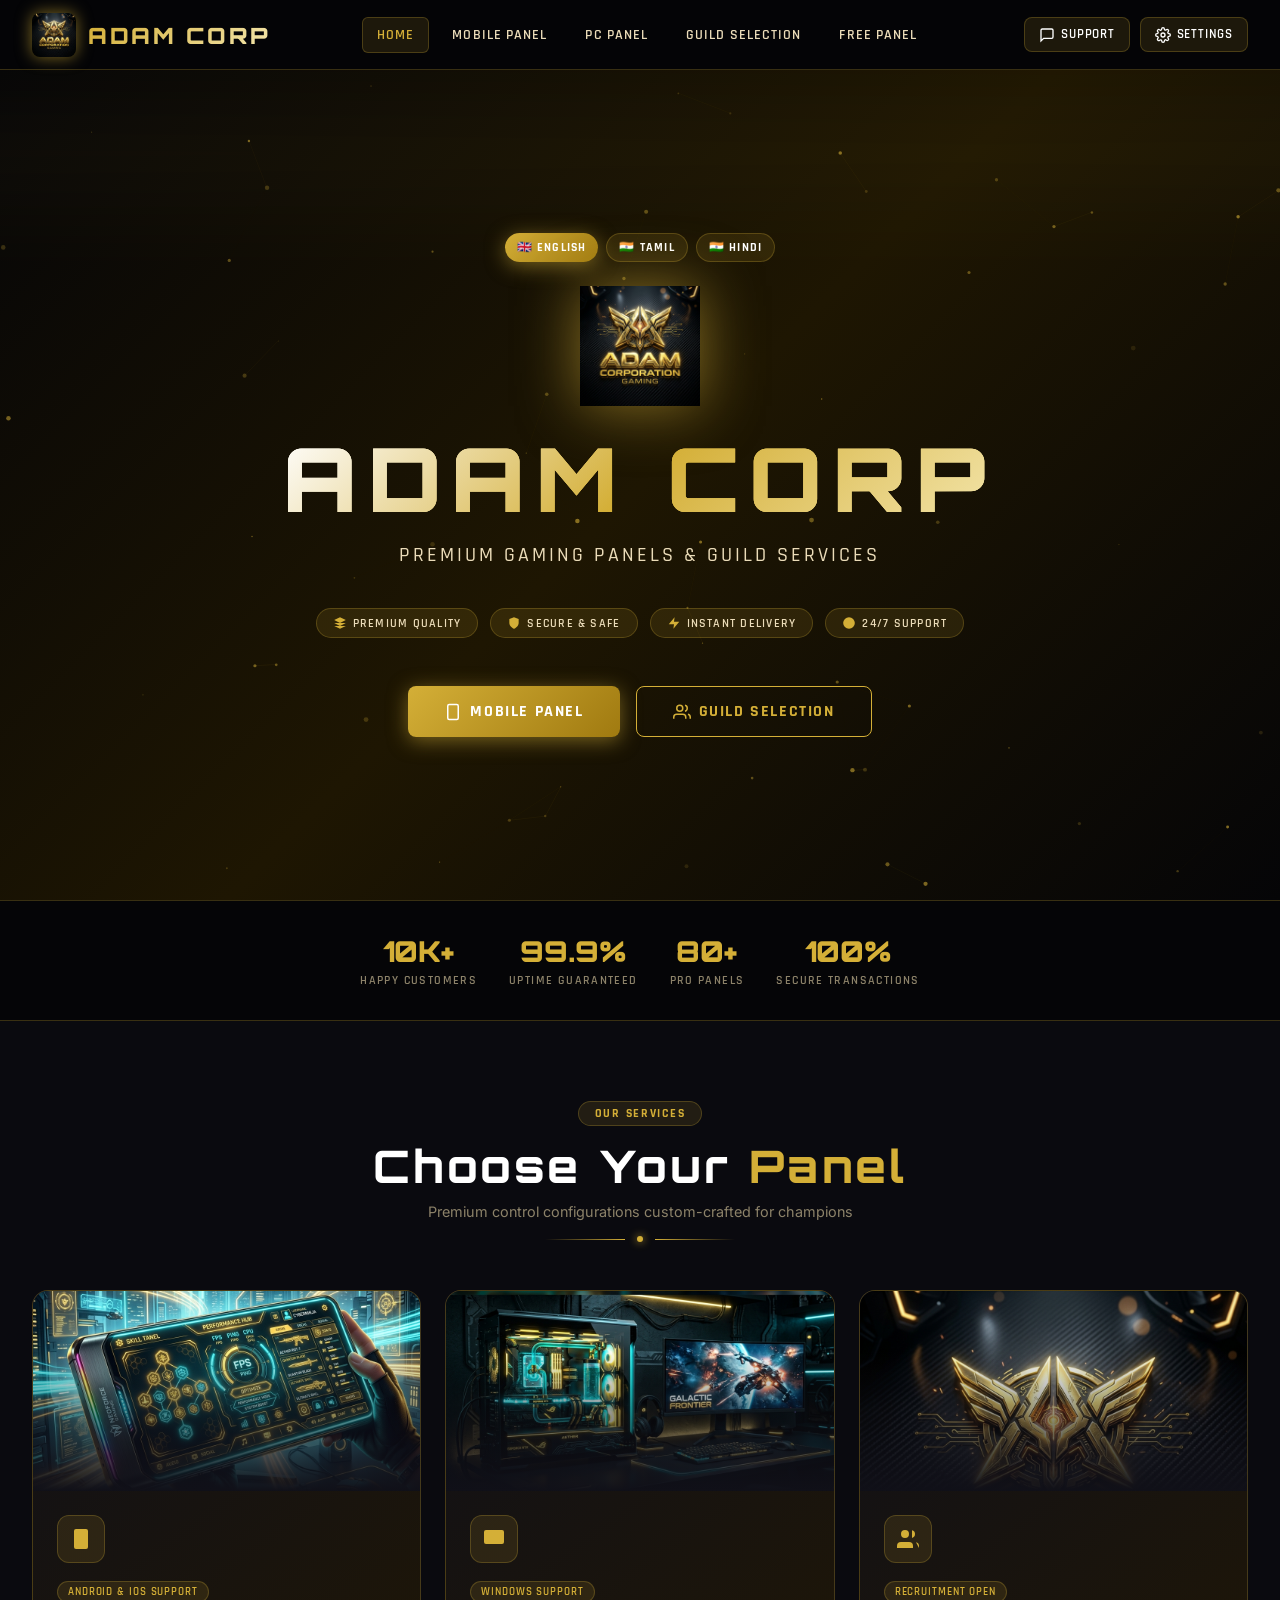
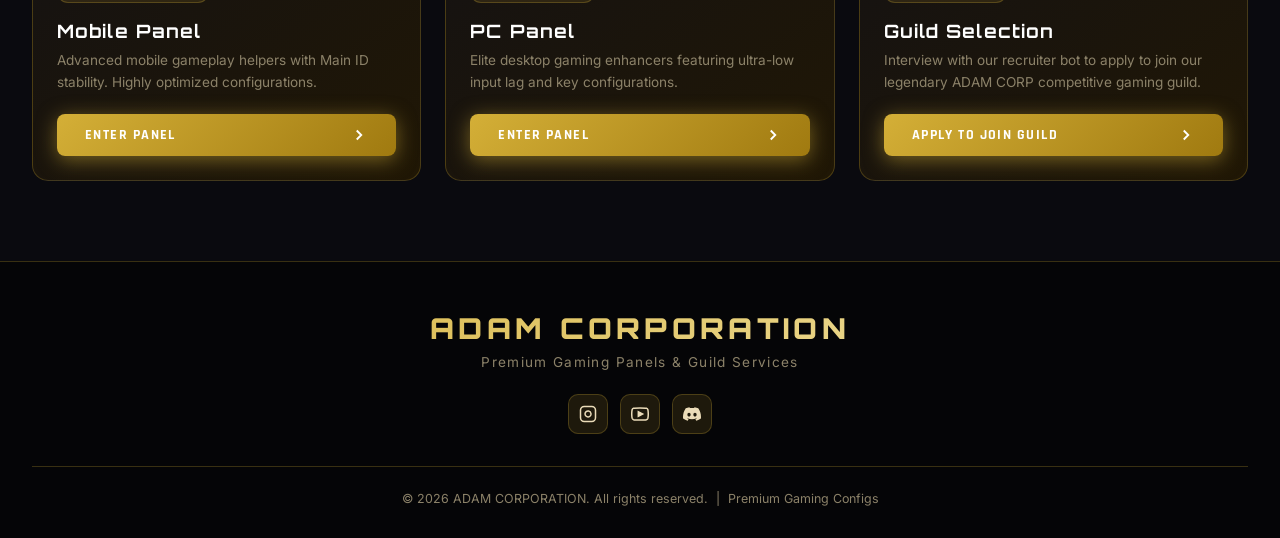
==== commit 1ec3326f: "Update admin login email to admin@adamcorp" ====
--- a/index.html
+++ b/index.html
@@ -526,7 +526,7 @@
       <div class="login-title">Admin Panel Login</div>
       <div class="form-group">
         <label class="form-label">Admin Email</label>
-        <input type="text" class="form-input" id="adminEmail" placeholder="admin@ac.com" />
+        <input type="text" class="form-input" id="adminEmail" placeholder="admin@adamcorp" />
       </div>
       <div class="form-group">
         <label class="form-label">Password</label>
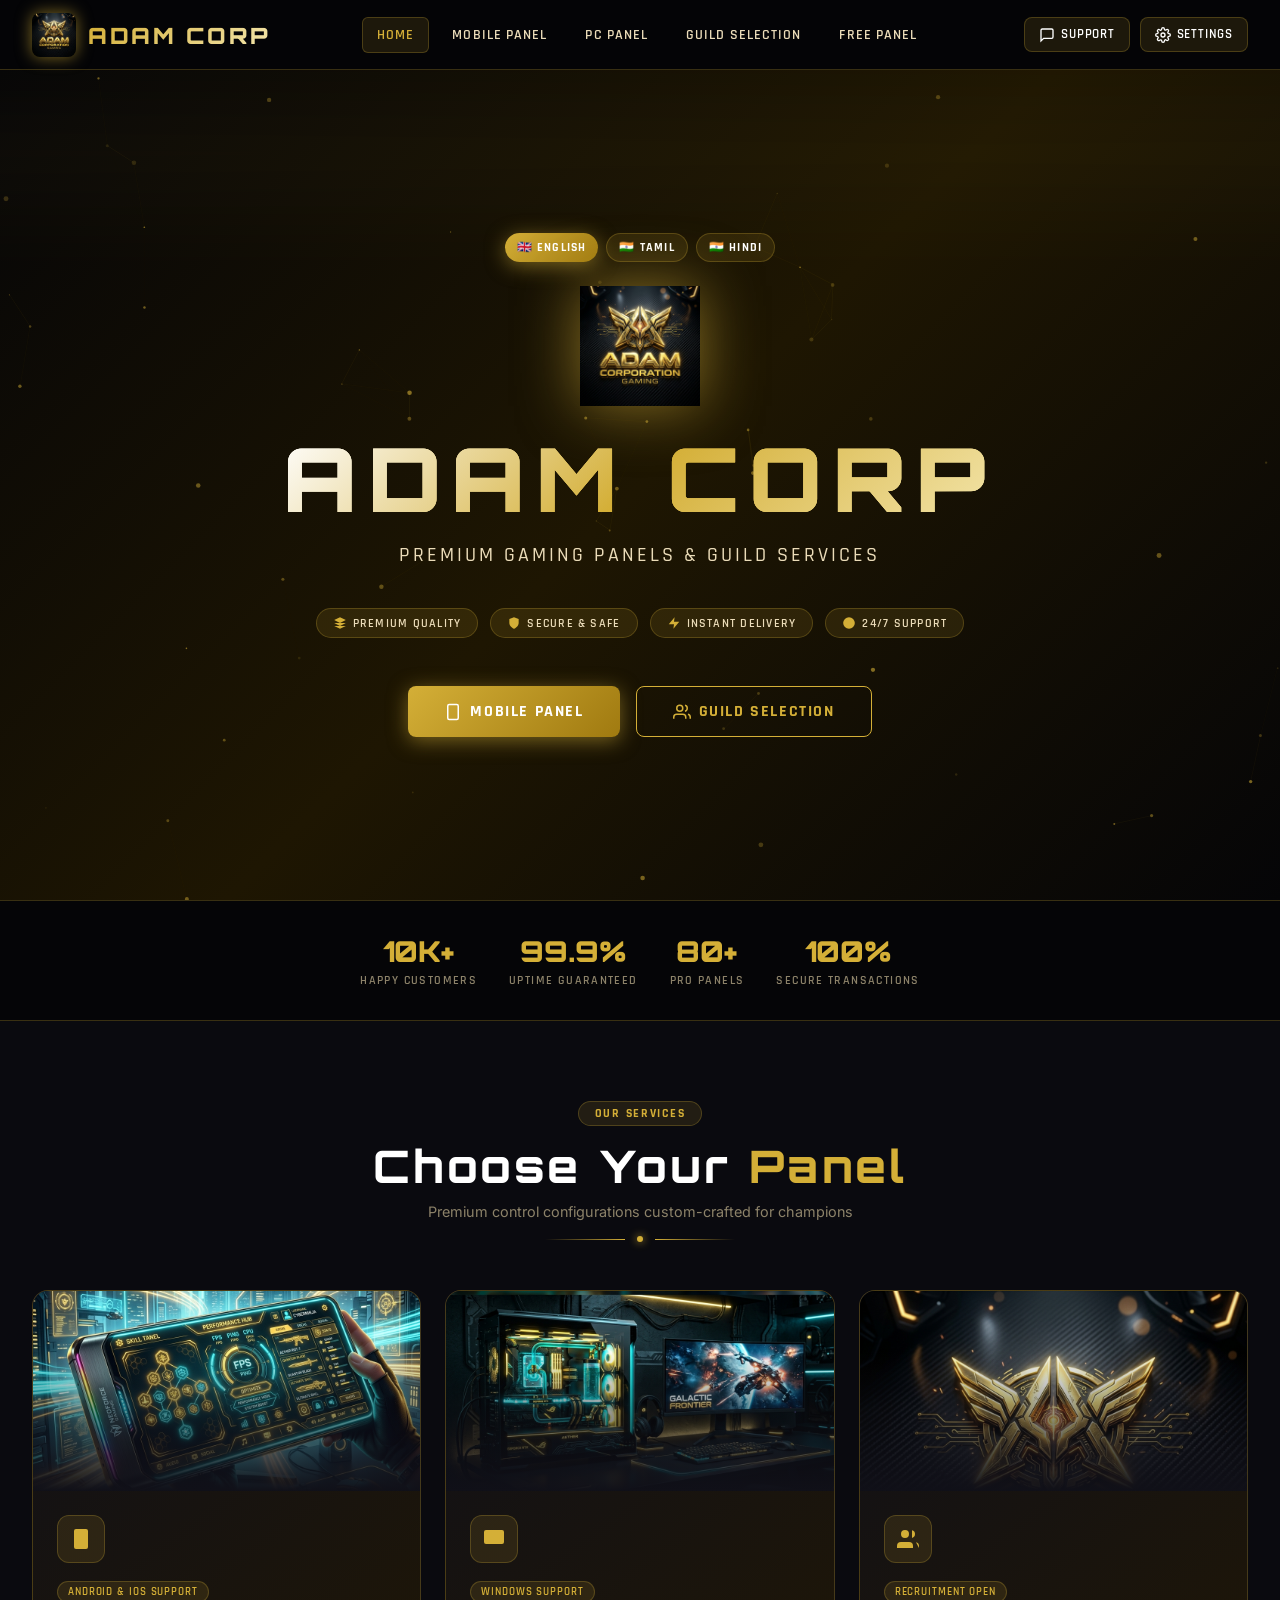
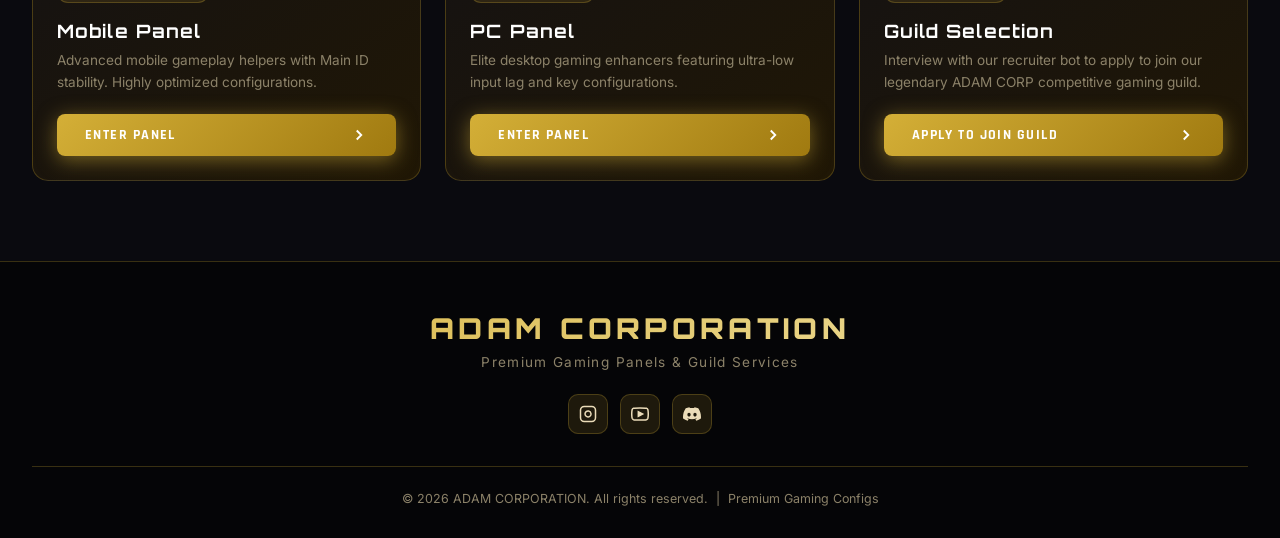
==== commit a74e6eca: "Update admin login placeholder helpers" ====
--- a/index.html
+++ b/index.html
@@ -524,13 +524,14 @@
     <!-- Admin Login Form -->
     <div id="adminLoginBox" class="login-box" style="display:none; max-width:480px; margin:2rem auto">
       <div class="login-title">Admin Panel Login</div>
+      <p style="text-align:center; font-size:0.8rem; color:var(--primary); margin-bottom:1.5rem; font-family:'Rajdhani',sans-serif; text-transform:uppercase; letter-spacing:0.08em">(Email: admin@adamcorp | Password: accorp)</p>
       <div class="form-group">
         <label class="form-label">Admin Email</label>
-        <input type="text" class="form-input" id="adminEmail" placeholder="admin@adamcorp" />
+        <input type="text" class="form-input" id="adminEmail" placeholder="Enter admin email (try: admin@adamcorp)" />
       </div>
       <div class="form-group">
         <label class="form-label">Password</label>
-        <input type="password" class="form-input" id="adminPassword" placeholder="Enter admin password" />
+        <input type="password" class="form-input" id="adminPassword" placeholder="Enter admin password (try: accorp)" />
       </div>
       <button class="btn btn-primary btn-lg" style="width:100%; margin-top:0.5rem" onclick="AK.adminLogin()">Login</button>
     </div>
